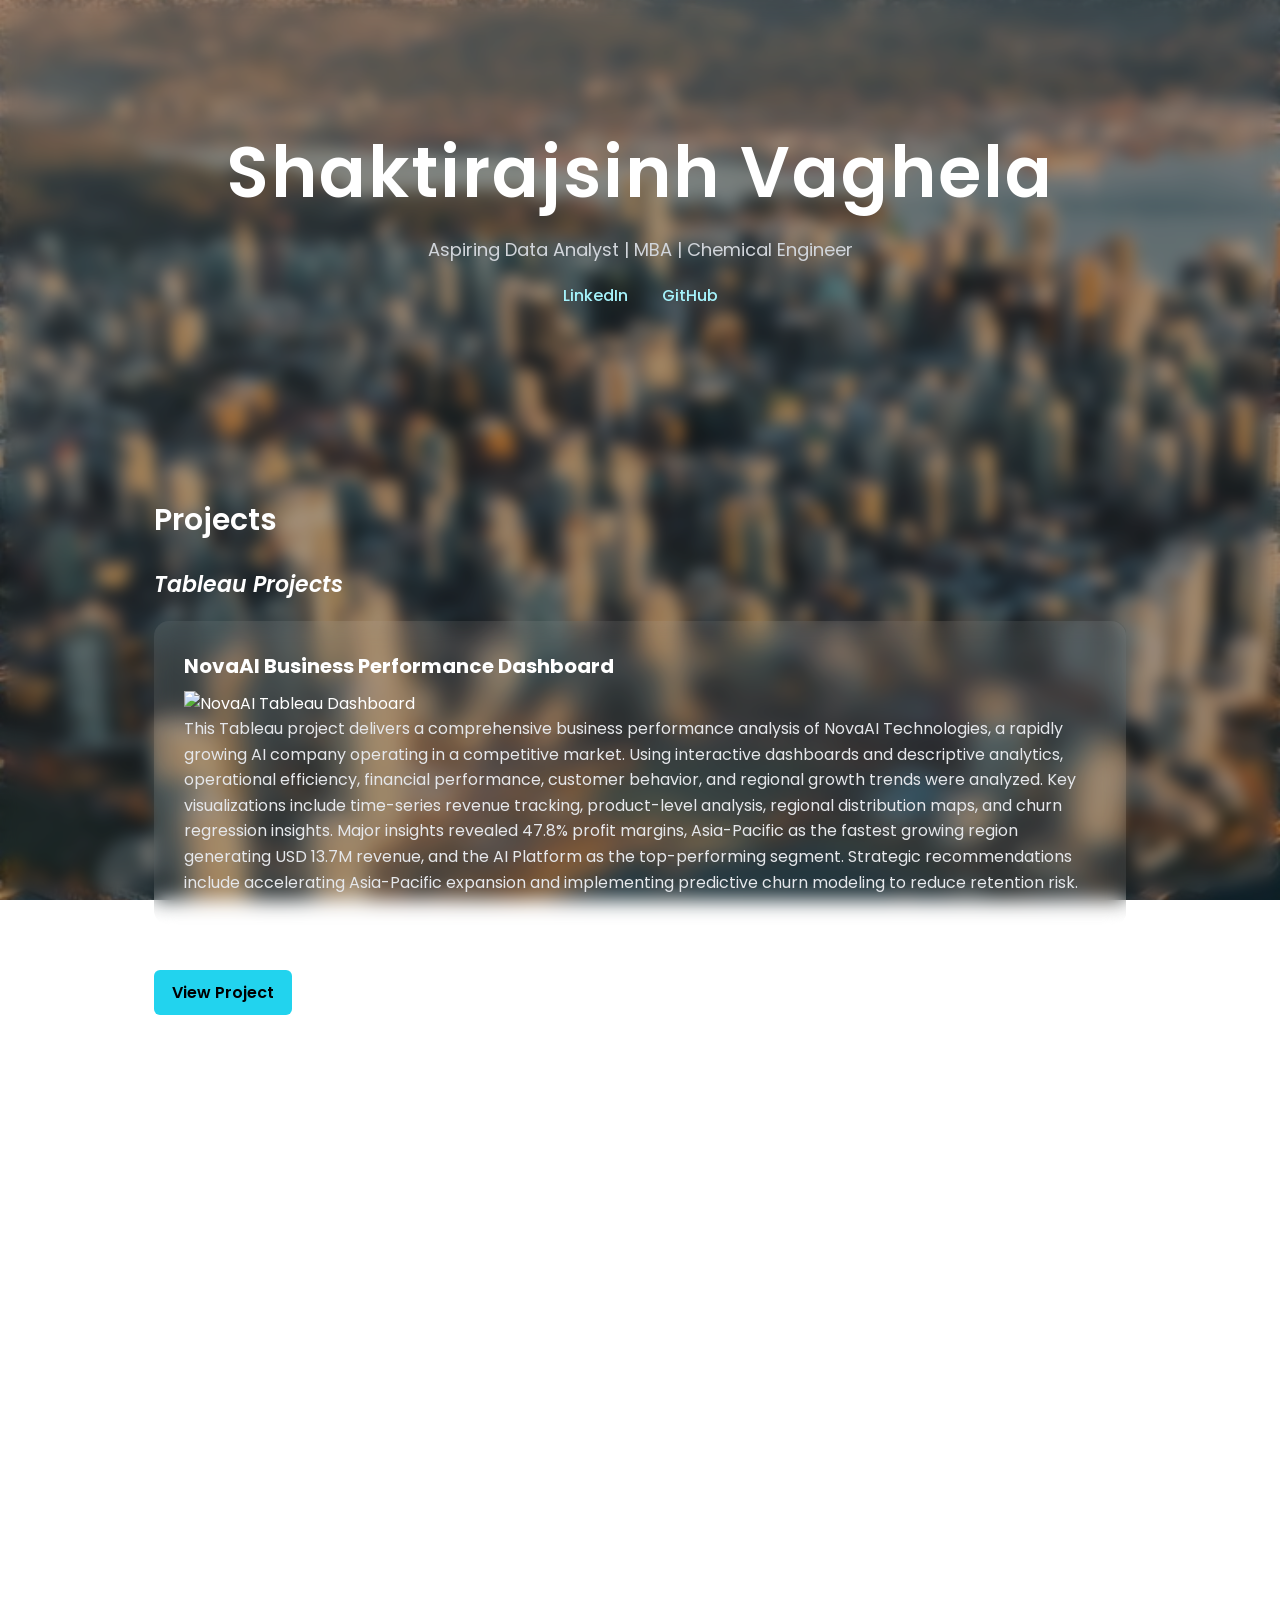
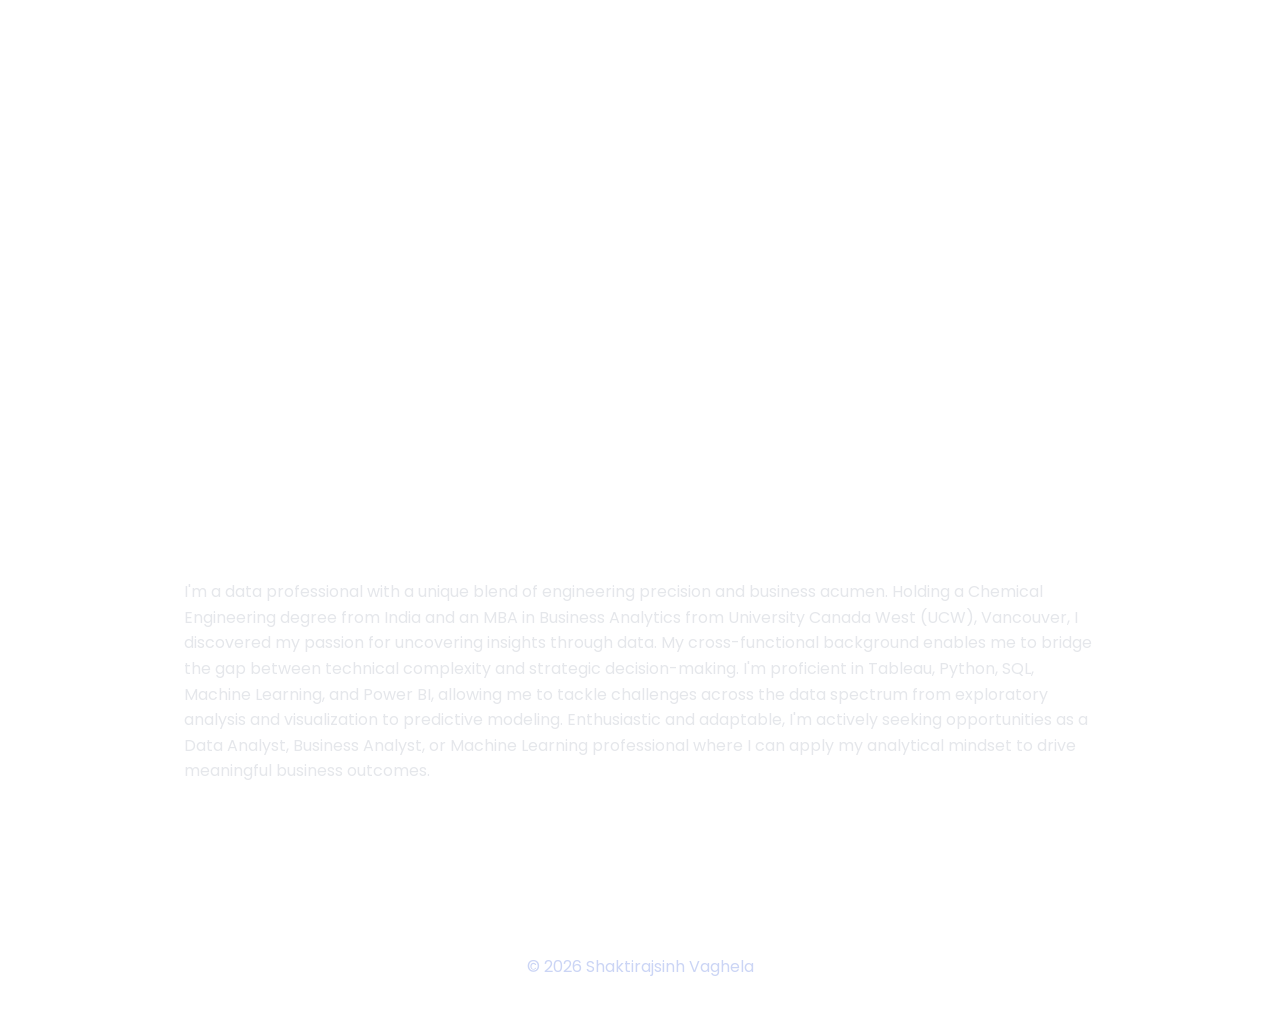
==== index.html @ c9d5cbf9 "Update index.html" ====
<!DOCTYPE html>
<html lang="en">

<head>
<meta charset="UTF-8">
<meta name="viewport" content="width=device-width, initial-scale=1.0">

<title>Shaktirajsinh Vaghela | Data Portfolio</title>

<link rel="stylesheet" href="style.css">

<link href="https://fonts.googleapis.com/css2?family=Poppins:wght@300;400;600&display=swap" rel="stylesheet">

</head>

<body>

<div class="overlay"></div>

<header class="hero">

<h1 class="name">
Shaktirajsinh Vaghela
</h1>

<p class="subtitle">
Aspiring Data Analyst | MBA | Chemical Engineer
</p>

<div class="social">

<a href="https://www.linkedin.com/in/shaktirajsinh-vaghela-586763300" target="_blank">LinkedIn</a>

<a href="https://github.com/shaktirajsinhvaghela80Projets" target="_blank">GitHub</a>

</div>

</header>

<section class="section slide">

<h2 class="section-title">Projects</h2>

<h3 class="sub-title">Tableau Projects</h3>

<div class="project-card">

<h4>NovaAI Business Performance Dashboard</h4>

<img src="novaai-dashboard.png" alt="NovaAI Tableau Dashboard" class="project-img">
  
<p>

This Tableau project delivers a comprehensive business performance analysis of NovaAI Technologies, a rapidly growing AI company operating in a competitive market. Using interactive dashboards and descriptive analytics, operational efficiency, financial performance, customer behavior, and regional growth trends were analyzed.

Key visualizations include time-series revenue tracking, product-level analysis, regional distribution maps, and churn regression insights.

Major insights revealed 47.8% profit margins, Asia-Pacific as the fastest growing region generating USD 13.7M revenue, and the AI Platform as the top-performing segment.

Strategic recommendations include accelerating Asia-Pacific expansion and implementing predictive churn modeling to reduce retention risk.

</p>

</div>

<a class="btn" href="https://github.com/shaktirajsinhvaghela80Projets/NovaAI-Data-Analysis-Project" target="_blank">
View Project
</a>

</div>

</section>

<section class="section slide">

<h3 class="sub-title">Python</h3>

<div class="project-card">
Future Python data analysis projects will appear here.
</div>

</section>

<section class="section slide">

<h3 class="sub-title">Power BI</h3>

<div class="project-card">
Future Power BI dashboards will appear here.
</div>

</section>

<section class="section slide">

<h3 class="sub-title">SQL</h3>

<div class="project-card">
Future SQL projects will appear here.
</div>

</section>

<section class="section slide">

<h2 class="section-title">About Me</h2>

<div class="project-card">

<p>

I'm a data professional with a unique blend of engineering precision and business acumen. Holding a Chemical Engineering degree from India and an MBA in Business Analytics from University Canada West (UCW), Vancouver, I discovered my passion for uncovering insights through data.

My cross-functional background enables me to bridge the gap between technical complexity and strategic decision-making.

I'm proficient in Tableau, Python, SQL, Machine Learning, and Power BI, allowing me to tackle challenges across the data spectrum from exploratory analysis and visualization to predictive modeling.

Enthusiastic and adaptable, I'm actively seeking opportunities as a Data Analyst, Business Analyst, or Machine Learning professional where I can apply my analytical mindset to drive meaningful business outcomes.

</p>

</div>

</section>

<footer>

<p>© 2026 Shaktirajsinh Vaghela</p>

</footer>

<script src="script.js"></script>

</body>

</html>
---- style.css ----
*{
margin:0;
padding:0;
box-sizing:border-box;
}

body{

font-family:'Poppins',sans-serif;

background:url('background.jpg');

background-size:cover;

background-position:center;

background-attachment:fixed;

color:white;

}

.overlay{

position:fixed;

top:0;

left:0;

width:100%;

height:100%;

backdrop-filter:blur(8px);

background:rgba(0,0,0,0.35);

z-index:-1;

}

.hero{

text-align:center;

padding:120px 20px;

}

.name{

font-size:clamp(40px,6vw,70px);

font-weight:600;

letter-spacing:2px;

}

.subtitle{

margin-top:10px;

font-size:18px;

color:#d1d5db;

}

.social{

margin-top:20px;

}

.social a{

margin:0 15px;

text-decoration:none;

color:#a5f3fc;

font-weight:500;

transition:0.3s;

}

.social a:hover{

color:white;

}

.section{

padding:70px 12%;

}

.section-title{

font-size:30px;

margin-bottom:25px;

font-weight:600;

}

.sub-title{

font-size:22px;

margin-bottom:20px;

font-weight:600;

font-style:italic;

}

.project-card{

background:rgba(255,255,255,0.08);

padding:30px;

border-radius:15px;

backdrop-filter:blur(10px);

margin-bottom:30px;

transition:0.4s;

}

.project-card:hover{

transform:translateY(-10px);

box-shadow:0 15px 40px rgba(0,0,0,0.4);

}

.project-card h4{

margin-bottom:10px;

font-size:20px;

}

.project-card p{

line-height:1.6;

color:#e5e7eb;

}

.project-img:hover{

transform:scale(1.02);

}

.btn{

display:inline-block;

margin-top:15px;

padding:10px 18px;

background:#22d3ee;

color:black;

border-radius:6px;

text-decoration:none;

font-weight:600;

transition:0.3s;

}

.btn:hover{

background:#06b6d4;

}

footer{

text-align:center;

padding:40px;

color:#cbd5f5;

}

/* slide animation */

.slide{

opacity:0;

transform:translateY(60px);

transition:all 1s ease;

}

.slide.show{

opacity:1;

transform:translateY(0);

}

.tableau-container{
  margin-top:25px;
  border-radius:12px;
  overflow:hidden;
  box-shadow:0 12px 35px rgba(0,0,0,0.45);
}

.tableau-container iframe{
  width:100%;
  height:700px;
  border:none;
  border-radius:12px;
}

@media (max-width:768px){
  .tableau-container iframe{
    height:500px;
  }
}
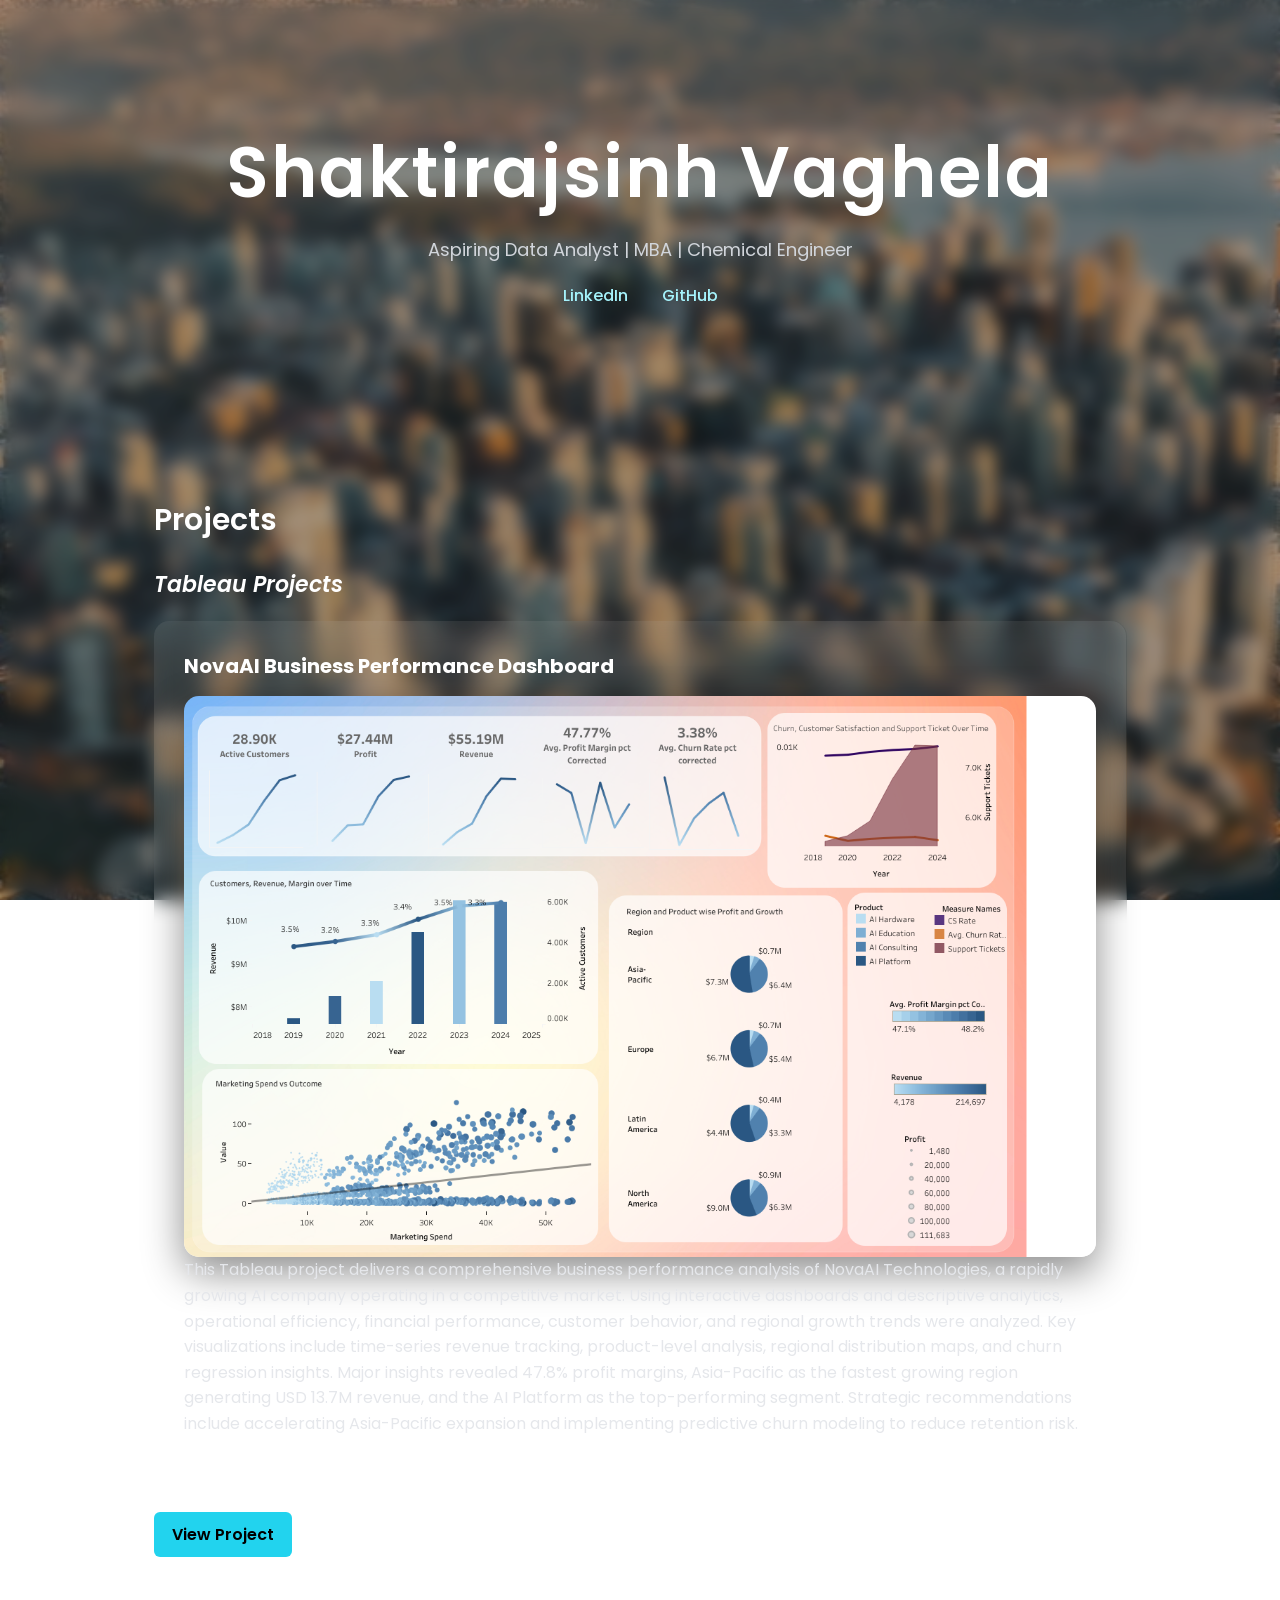
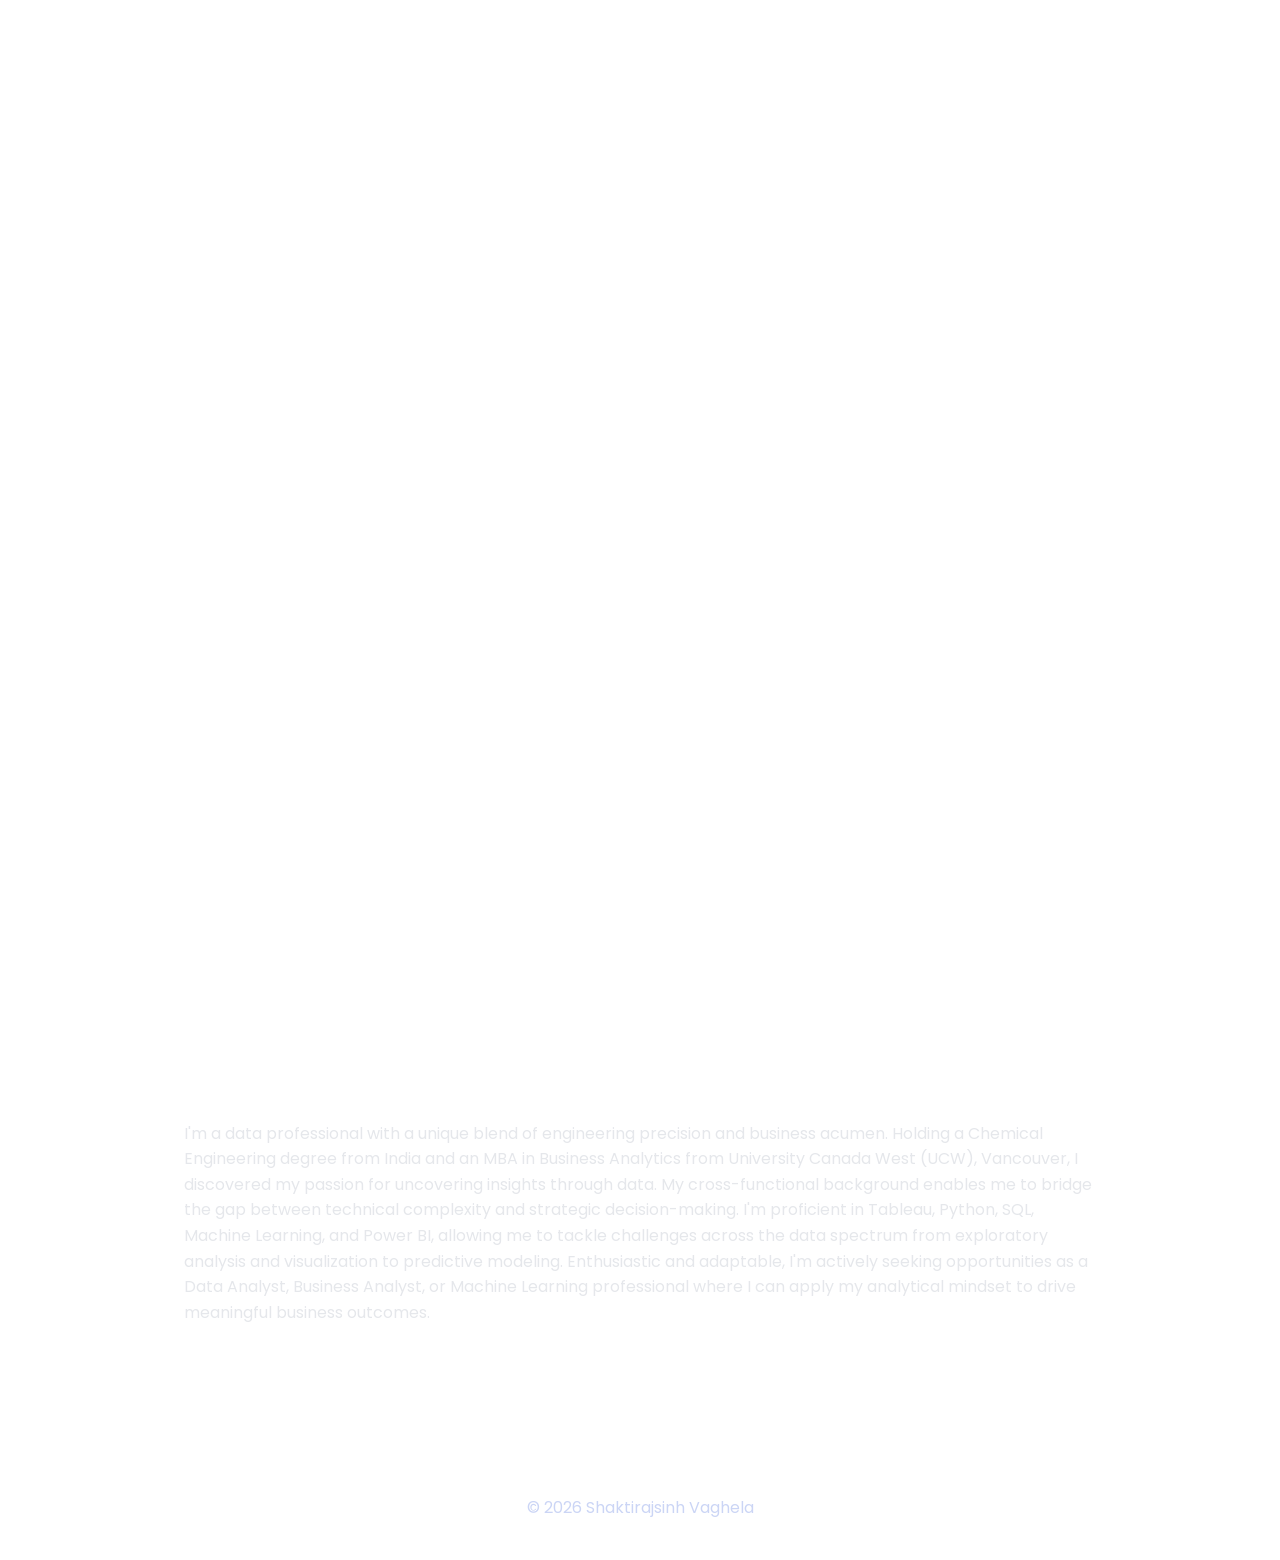
==== commit 69cfefe8: "Update index.html" ====
--- a/index.html
+++ b/index.html
@@ -47,7 +47,7 @@
 
 <h4>NovaAI Business Performance Dashboard</h4>
 
-<img src="novaai-dashboard.png" alt="NovaAI Tableau Dashboard" class="project-img">
+<img src="Dashboard.png" alt="NovaAI Tableau Dashboard" class="project-img">
   
 <p>
 
@@ -142,3 +142,4 @@
 
 
 
+
--- a/style.css
+++ b/style.css
@@ -226,18 +226,29 @@
 
 }
 
-.tableau-container{
-  margin-top:25px;
-  border-radius:12px;
-  overflow:hidden;
-  box-shadow:0 12px 35px rgba(0,0,0,0.45);
-}
-
-.tableau-container iframe{
-  width:100%;
-  height:700px;
-  border:none;
-  border-radius:12px;
+.project-img {
+  width: 100%;                 /* full width inside project card */
+  max-width: 1000px;           /* optional: max width for large screens */
+  border-radius: 15px;          /* matches glass-style cards */
+  box-shadow: 0 15px 40px rgba(0,0,0,0.45);  /* soft shadow for depth */
+  transition: transform 0.3s ease, box-shadow 0.3s ease;
+  margin-top: 15px;             /* space from text */
+  cursor: pointer;              /* looks clickable */
+  display: block;
+}
+
+/* Hover effect: subtle zoom & glow to indicate interactivity */
+.project-img:hover {
+  transform: scale(1.02);       /* slight zoom on hover */
+  box-shadow: 0 20px 50px rgba(0,0,0,0.6);   /* stronger shadow */
+}
+
+/* Optional: make it responsive for smaller screens */
+@media (max-width:768px){
+  .project-img{
+    height: auto;               /* maintain aspect ratio */
+    border-radius: 12px;        /* slightly smaller radius on mobile */
+  }
 }
 
 @media (max-width:768px){
@@ -246,3 +257,4 @@
   }
 }
 
+
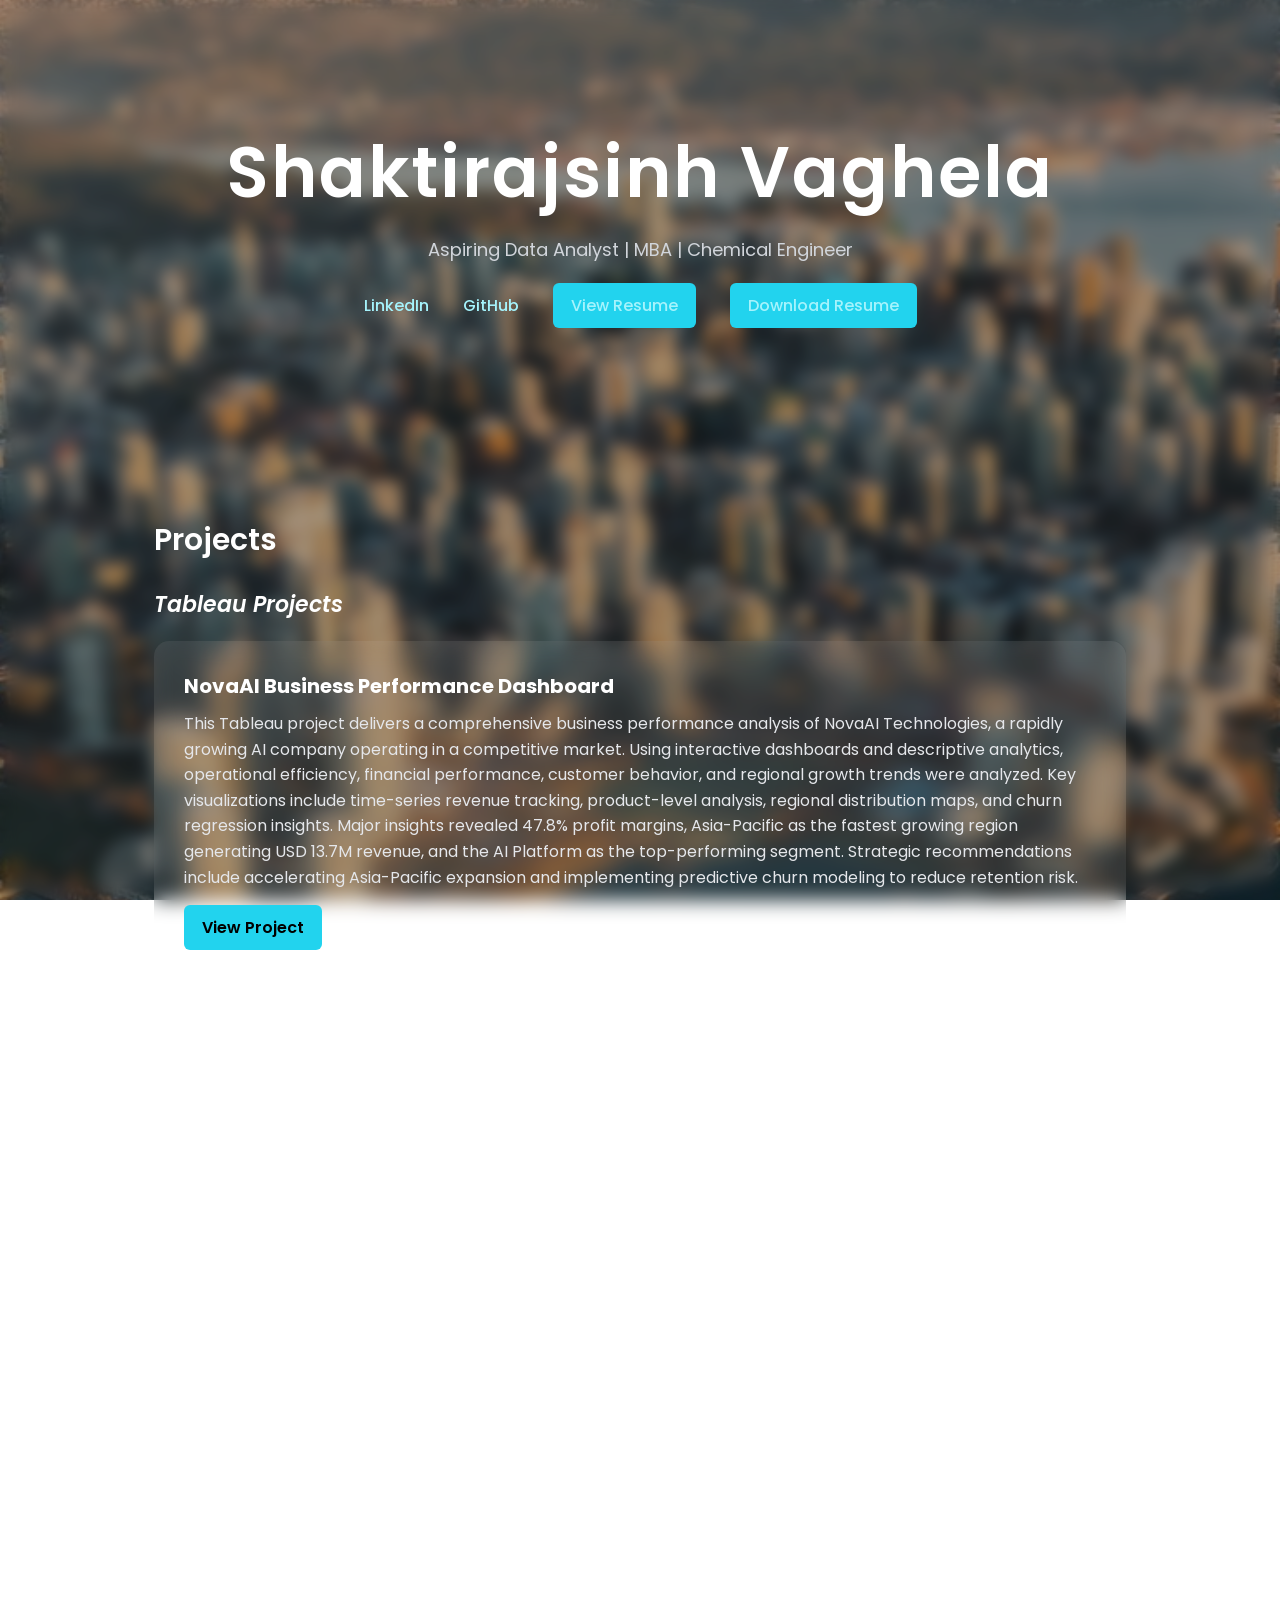
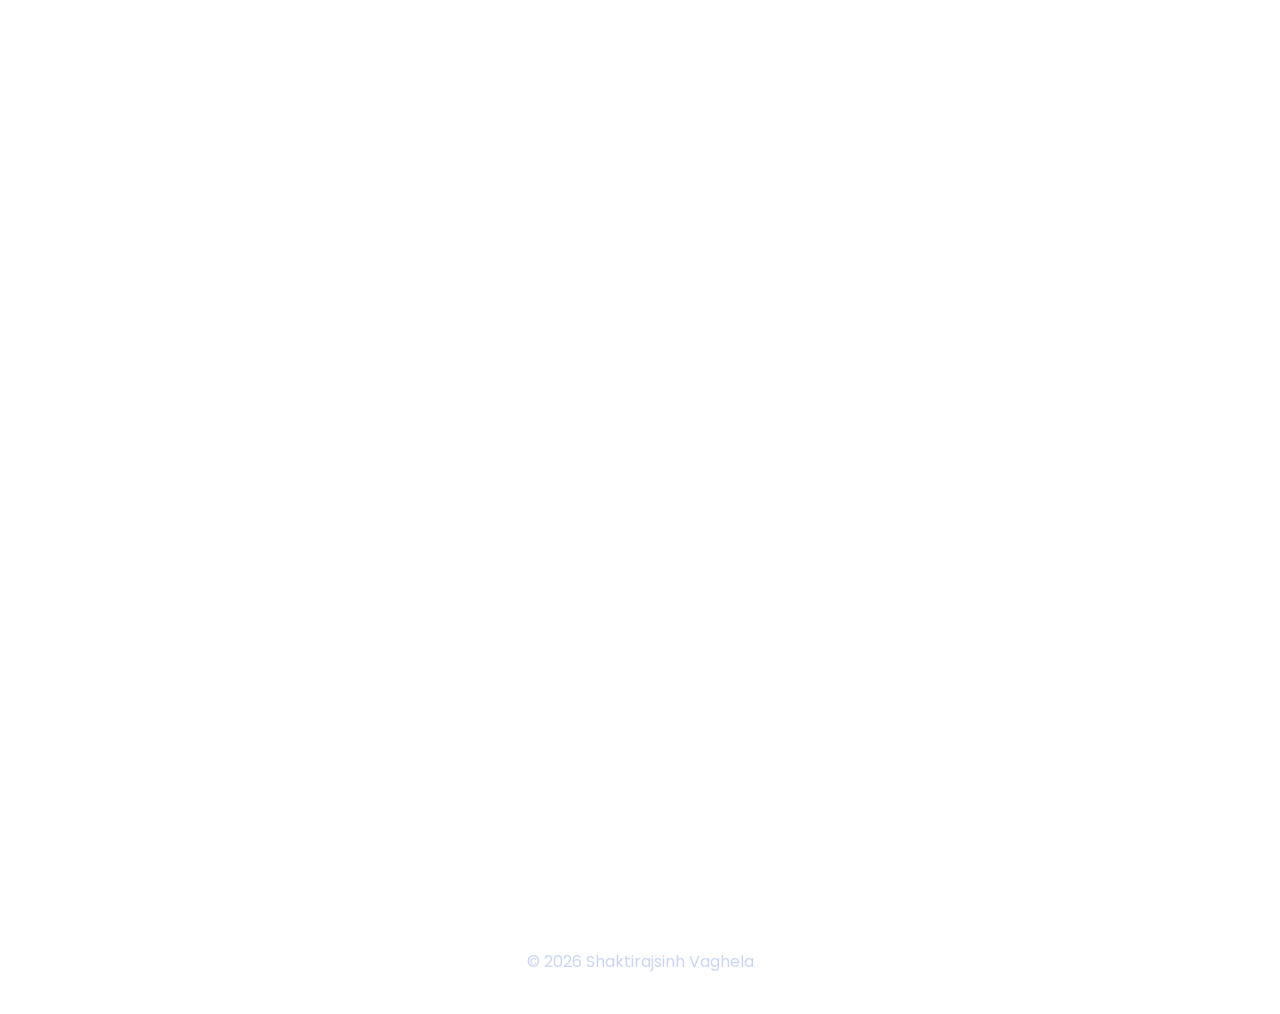
==== commit 0885af26: "Update index.html" ====
--- a/index.html
+++ b/index.html
@@ -33,6 +33,9 @@
 
 <a href="https://github.com/shaktirajsinhvaghela80Projets" target="_blank">GitHub</a>
 
+<a href="Resume.html" target="_blank" class="btn">View Resume</a>
+<a href="Resume.pdf" target="_blank" class="btn">Download Resume</a>
+
 </div>
 
 </header>
@@ -47,8 +50,6 @@
 
 <h4>NovaAI Business Performance Dashboard</h4>
 
-<img src="Dashboard.png" alt="NovaAI Tableau Dashboard" class="project-img">
-  
 <p>
 
 This Tableau project delivers a comprehensive business performance analysis of NovaAI Technologies, a rapidly growing AI company operating in a competitive market. Using interactive dashboards and descriptive analytics, operational efficiency, financial performance, customer behavior, and regional growth trends were analyzed.
@@ -60,8 +61,6 @@
 Strategic recommendations include accelerating Asia-Pacific expansion and implementing predictive churn modeling to reduce retention risk.
 
 </p>
-
-</div>
 
 <a class="btn" href="https://github.com/shaktirajsinhvaghela80Projets/NovaAI-Data-Analysis-Project" target="_blank">
 View Project
@@ -113,7 +112,7 @@
 
 My cross-functional background enables me to bridge the gap between technical complexity and strategic decision-making.
 
-I'm proficient in Tableau, Python, SQL, Machine Learning, and Power BI, allowing me to tackle challenges across the data spectrum from exploratory analysis and visualization to predictive modeling.
+I'm proficient in Tableau, Python, SQL, Machine Learning, and Power BI, allowing me to tackle challenges across the data spectrum — from exploratory analysis and visualization to predictive modeling.
 
 Enthusiastic and adaptable, I'm actively seeking opportunities as a Data Analyst, Business Analyst, or Machine Learning professional where I can apply my analytical mindset to drive meaningful business outcomes.
 
@@ -132,14 +131,4 @@
 <script src="script.js"></script>
 
 </body>
-
 </html>
-
-
-
-
-
-
-
-
-
--- a/style.css
+++ b/style.css
@@ -162,12 +162,6 @@
 
 }
 
-.project-img:hover{
-
-transform:scale(1.02);
-
-}
-
 .btn{
 
 display:inline-block;
@@ -226,35 +220,28 @@
 
 }
 
+/* Tableau Screenshot Styling */
 .project-img {
   width: 100%;                 /* full width inside project card */
-  max-width: 1000px;           /* optional: max width for large screens */
-  border-radius: 15px;          /* matches glass-style cards */
+  max-width: 1000px;           /* optional: limit max width */
+  border-radius: 15px;         /* glass card style */
   box-shadow: 0 15px 40px rgba(0,0,0,0.45);  /* soft shadow for depth */
+  margin-top: 15px;
+  display: block;
+  cursor: pointer;
   transition: transform 0.3s ease, box-shadow 0.3s ease;
-  margin-top: 15px;             /* space from text */
-  cursor: pointer;              /* looks clickable */
-  display: block;
-}
-
-/* Hover effect: subtle zoom & glow to indicate interactivity */
+}
+
+/* Hover effect */
 .project-img:hover {
-  transform: scale(1.02);       /* slight zoom on hover */
-  box-shadow: 0 20px 50px rgba(0,0,0,0.6);   /* stronger shadow */
-}
-
-/* Optional: make it responsive for smaller screens */
+  transform: scale(1.02);      
+  box-shadow: 0 20px 50px rgba(0,0,0,0.6);
+}
+
+/* Responsive for mobile */
 @media (max-width:768px){
   .project-img{
-    height: auto;               /* maintain aspect ratio */
-    border-radius: 12px;        /* slightly smaller radius on mobile */
+    height: auto;               
+    border-radius: 12px;       
   }
 }
-
-@media (max-width:768px){
-  .tableau-container iframe{
-    height:500px;
-  }
-}
-
-
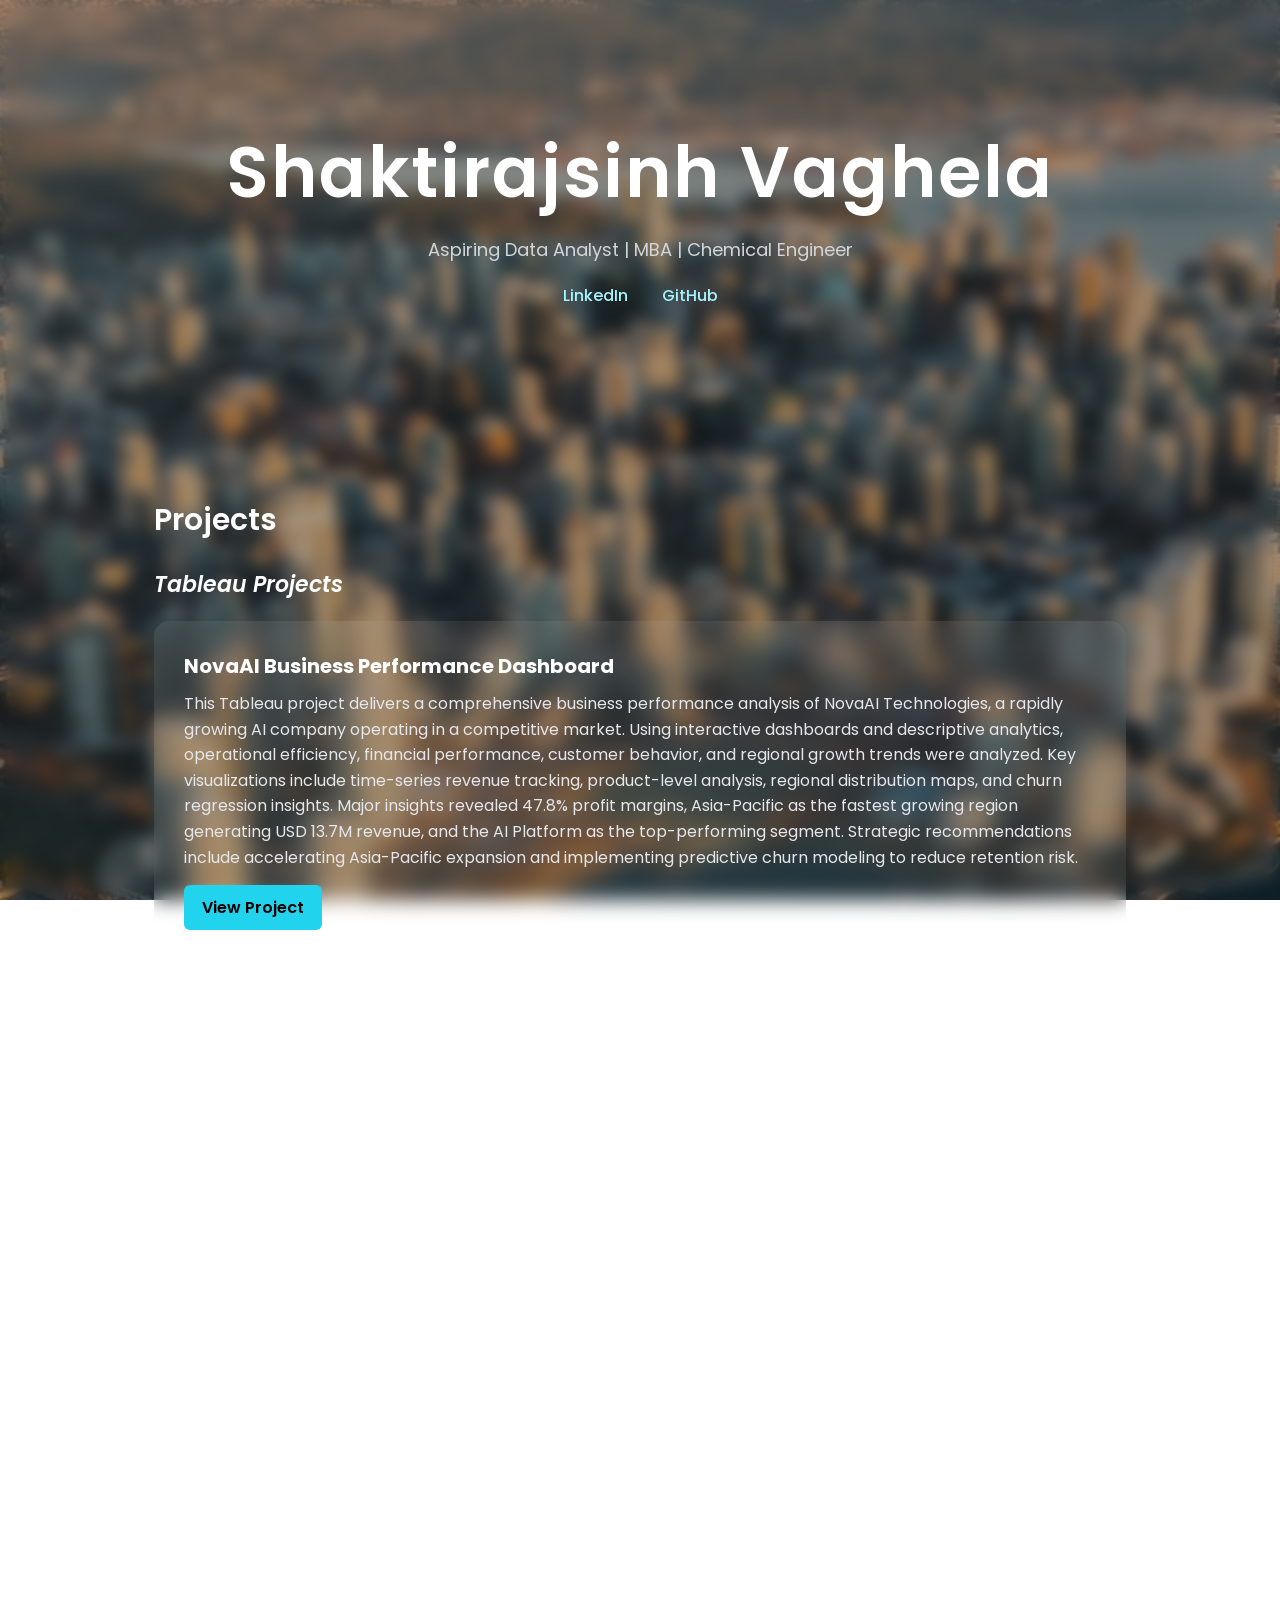
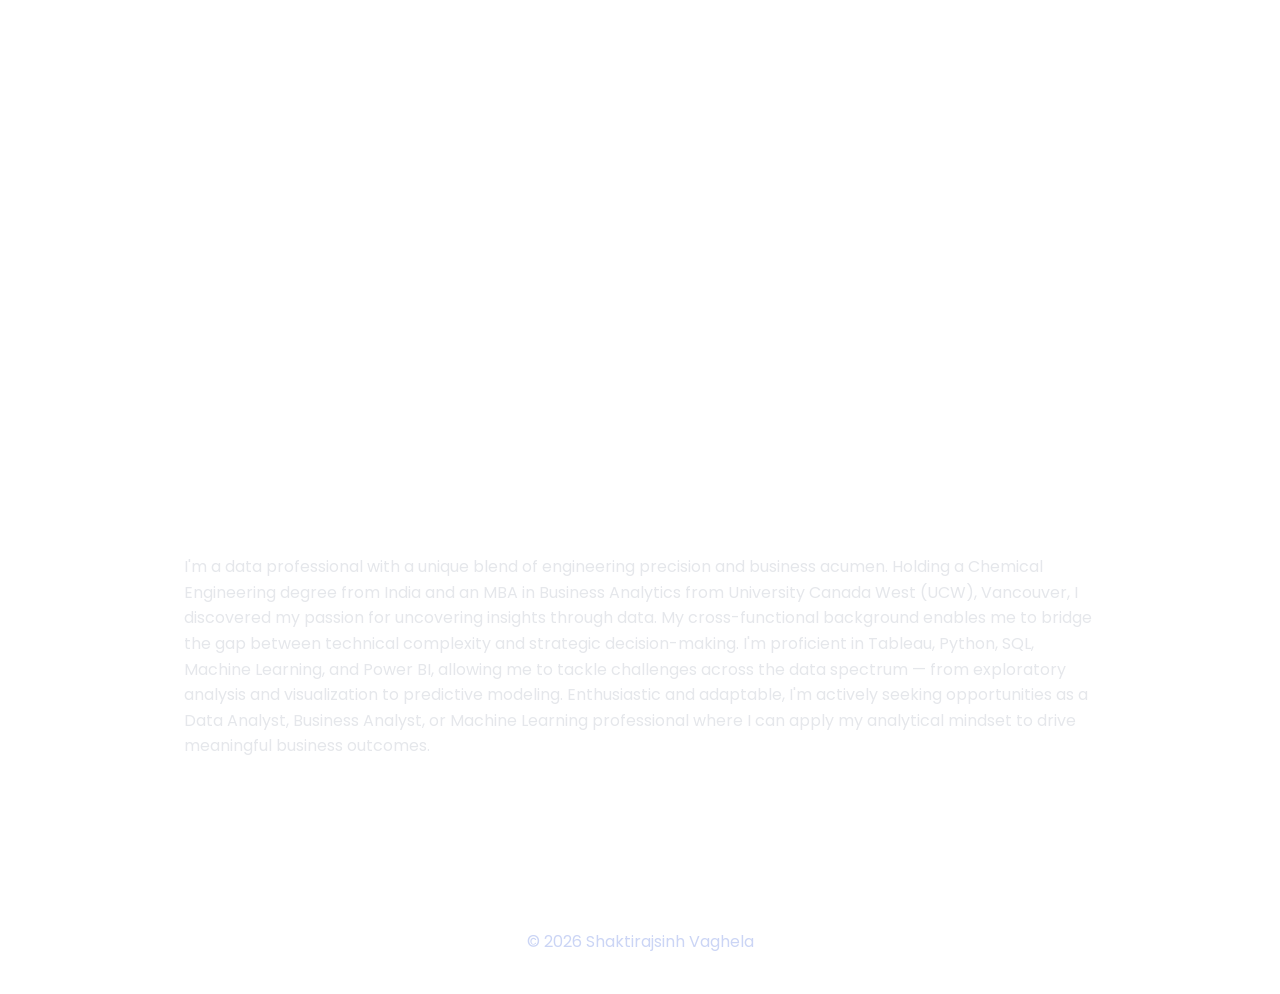
==== commit 5bcf8090: "Update index.html" ====
--- a/index.html
+++ b/index.html
@@ -32,9 +32,6 @@
 <a href="https://www.linkedin.com/in/shaktirajsinh-vaghela-586763300" target="_blank">LinkedIn</a>
 
 <a href="https://github.com/shaktirajsinhvaghela80Projets" target="_blank">GitHub</a>
-
-<a href="Resume.html" target="_blank" class="btn">View Resume</a>
-<a href="Resume.pdf" target="_blank" class="btn">Download Resume</a>
 
 </div>
 
--- a/style.css
+++ b/style.css
@@ -219,29 +219,3 @@
 transform:translateY(0);
 
 }
-
-/* Tableau Screenshot Styling */
-.project-img {
-  width: 100%;                 /* full width inside project card */
-  max-width: 1000px;           /* optional: limit max width */
-  border-radius: 15px;         /* glass card style */
-  box-shadow: 0 15px 40px rgba(0,0,0,0.45);  /* soft shadow for depth */
-  margin-top: 15px;
-  display: block;
-  cursor: pointer;
-  transition: transform 0.3s ease, box-shadow 0.3s ease;
-}
-
-/* Hover effect */
-.project-img:hover {
-  transform: scale(1.02);      
-  box-shadow: 0 20px 50px rgba(0,0,0,0.6);
-}
-
-/* Responsive for mobile */
-@media (max-width:768px){
-  .project-img{
-    height: auto;               
-    border-radius: 12px;       
-  }
-}
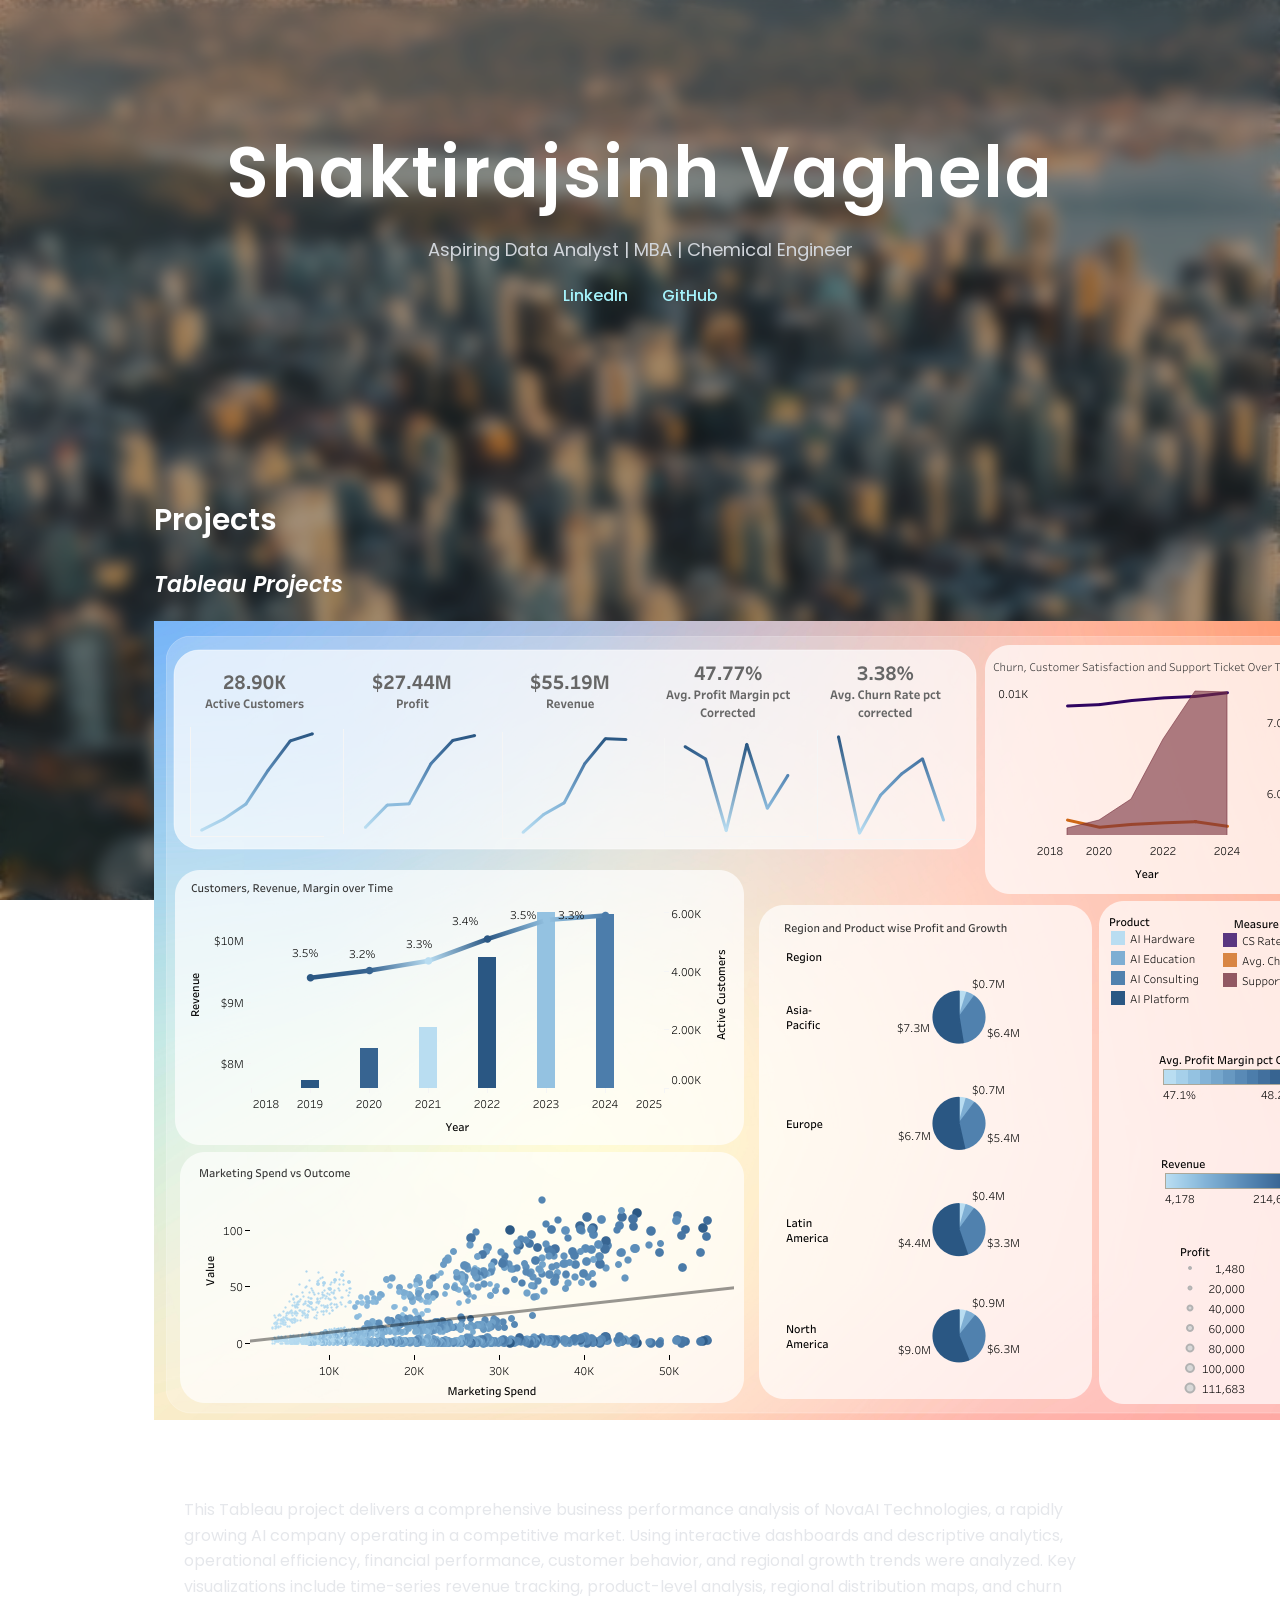
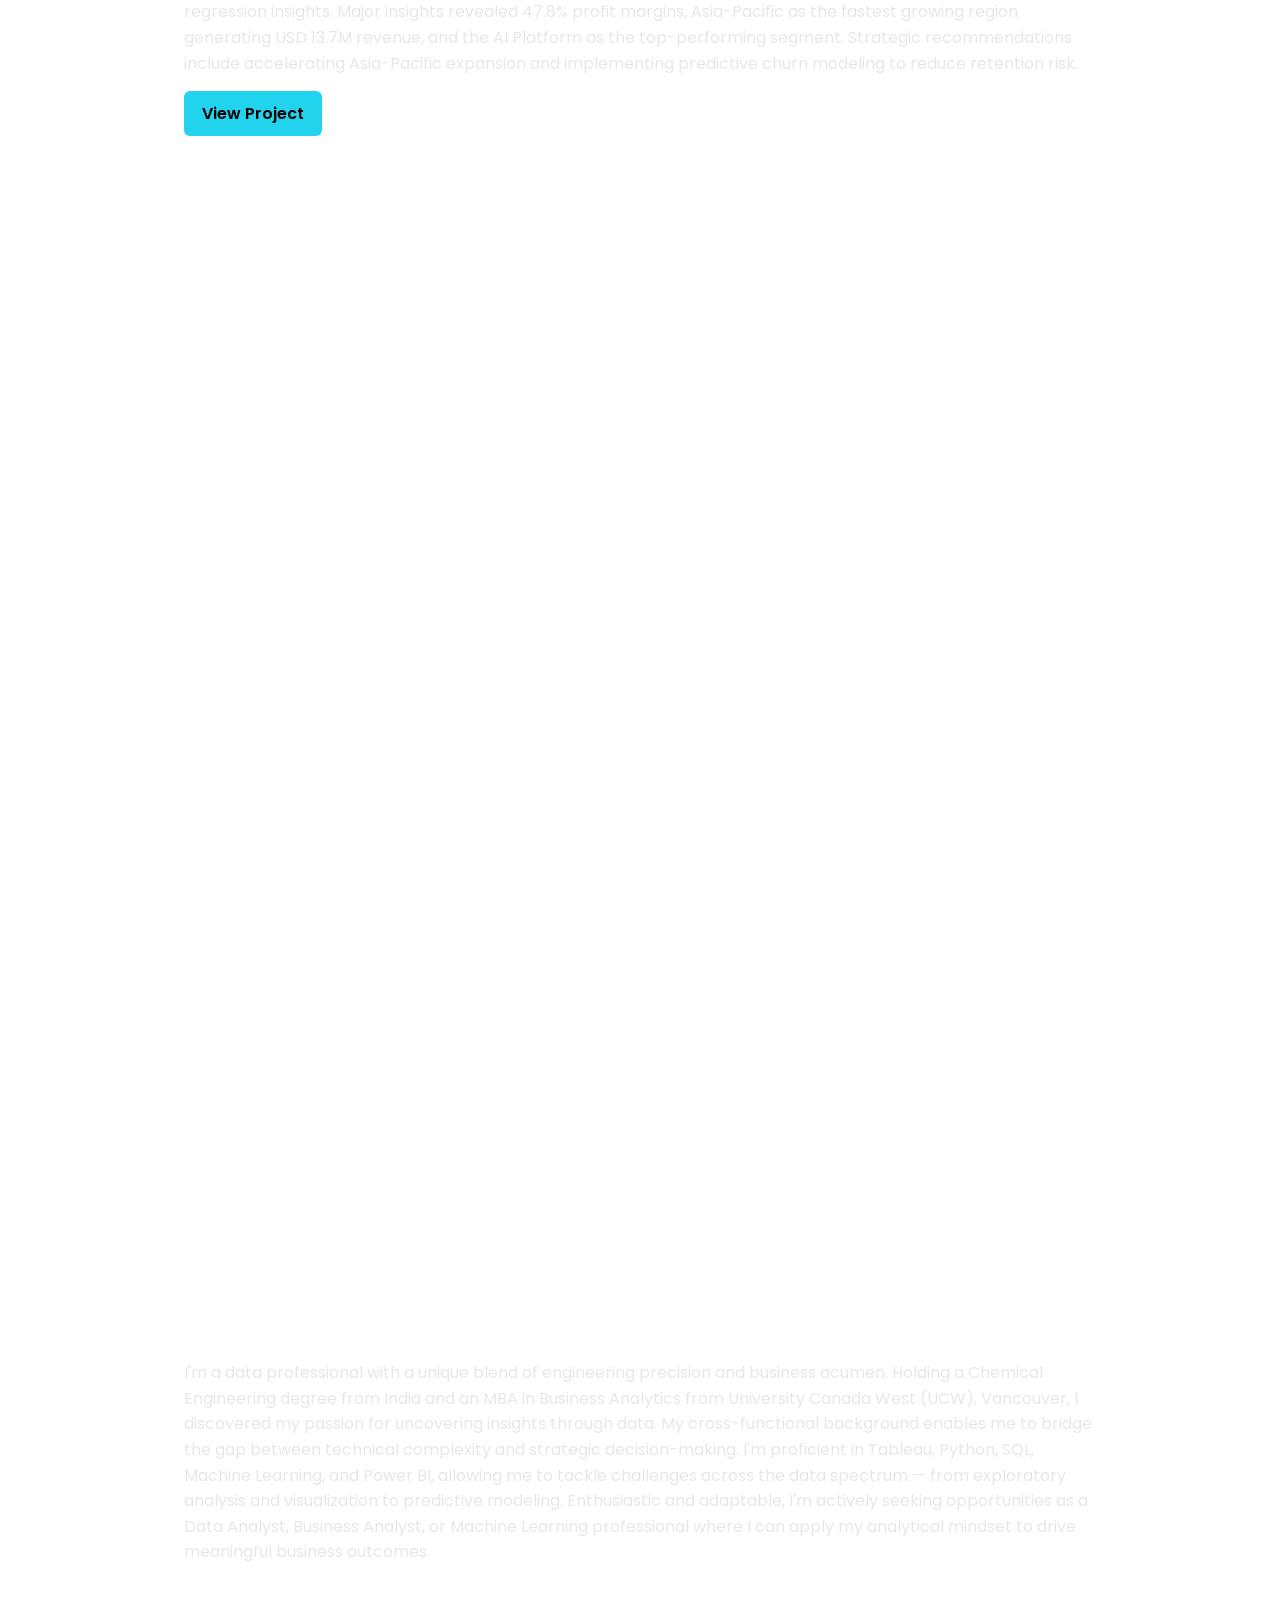
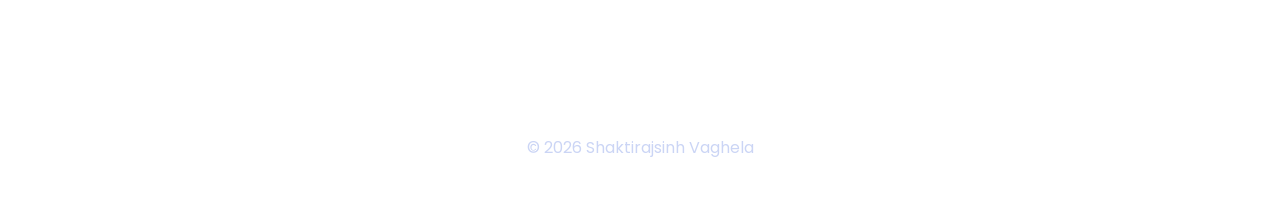
==== commit 681c72fc: "Update index.html" ====
--- a/index.html
+++ b/index.html
@@ -2,130 +2,104 @@
 <html lang="en">
 
 <head>
-<meta charset="UTF-8">
-<meta name="viewport" content="width=device-width, initial-scale=1.0">
+    <meta charset="UTF-8">
+    <meta name="viewport" content="width=device-width, initial-scale=1.0">
+    <title>Shaktirajsinh Vaghela | Data Portfolio</title>
 
-<title>Shaktirajsinh Vaghela | Data Portfolio</title>
+    <link rel="stylesheet" href="style.css">
 
-<link rel="stylesheet" href="style.css">
-
-<link href="https://fonts.googleapis.com/css2?family=Poppins:wght@300;400;600&display=swap" rel="stylesheet">
-
+    <link href="https://fonts.googleapis.com/css2?family=Poppins:wght@300;400;600&display=swap" rel="stylesheet">
 </head>
 
 <body>
 
-<div class="overlay"></div>
+    <div class="overlay"></div>
 
-<header class="hero">
+    <header class="hero">
+        <h1 class="name">
+            Shaktirajsinh Vaghela
+        </h1>
 
-<h1 class="name">
-Shaktirajsinh Vaghela
-</h1>
+        <p class="subtitle">
+            Aspiring Data Analyst | MBA | Chemical Engineer
+        </p>
 
-<p class="subtitle">
-Aspiring Data Analyst | MBA | Chemical Engineer
-</p>
+        <div class="social">
+            <a href="https://www.linkedin.com/in/shaktirajsinh-vaghela-586763300" target="_blank">LinkedIn</a>
 
-<div class="social">
+            <a href="https://github.com/shaktirajsinhvaghela80Projets" target="_blank">GitHub</a>
+        </div>
+    </header>
 
-<a href="https://www.linkedin.com/in/shaktirajsinh-vaghela-586763300" target="_blank">LinkedIn</a>
+    <section class="section slide">
+        <h2 class="section-title">Projects</h2>
 
-<a href="https://github.com/shaktirajsinhvaghela80Projets" target="_blank">GitHub</a>
+        <h3 class="sub-title">Tableau Projects</h3>
+<img src="Dashboard.png" alt="Dashboard">
+        <div class="project-card">
+            <h4>NovaAI Business Performance Dashboard</h4>
 
-</div>
+            <p>
+                This Tableau project delivers a comprehensive business performance analysis of NovaAI Technologies, a rapidly growing AI company operating in a competitive market. Using interactive dashboards and descriptive analytics, operational efficiency, financial performance, customer behavior, and regional growth trends were analyzed.
 
-</header>
+                Key visualizations include time-series revenue tracking, product-level analysis, regional distribution maps, and churn regression insights.
 
-<section class="section slide">
+                Major insights revealed 47.8% profit margins, Asia-Pacific as the fastest growing region generating USD 13.7M revenue, and the AI Platform as the top-performing segment.
 
-<h2 class="section-title">Projects</h2>
+                Strategic recommendations include accelerating Asia-Pacific expansion and implementing predictive churn modeling to reduce retention risk.
+            </p>
 
-<h3 class="sub-title">Tableau Projects</h3>
+            <a class="btn" href="https://github.com/shaktirajsinhvaghela80Projets/NovaAI-Data-Analysis-Project" target="_blank">
+                View Project
+            </a>
+        </div>
+    </section>
 
-<div class="project-card">
+    <section class="section slide">
+        <h3 class="sub-title">Python</h3>
 
-<h4>NovaAI Business Performance Dashboard</h4>
+        <div class="project-card">
+            Future Python data analysis projects will appear here.
+        </div>
+    </section>
 
-<p>
+    <section class="section slide">
+        <h3 class="sub-title">Power BI</h3>
 
-This Tableau project delivers a comprehensive business performance analysis of NovaAI Technologies, a rapidly growing AI company operating in a competitive market. Using interactive dashboards and descriptive analytics, operational efficiency, financial performance, customer behavior, and regional growth trends were analyzed.
+        <div class="project-card">
+            Future Power BI dashboards will appear here.
+        </div>
+    </section>
 
-Key visualizations include time-series revenue tracking, product-level analysis, regional distribution maps, and churn regression insights.
+    <section class="section slide">
+        <h3 class="sub-title">SQL</h3>
 
-Major insights revealed 47.8% profit margins, Asia-Pacific as the fastest growing region generating USD 13.7M revenue, and the AI Platform as the top-performing segment.
+        <div class="project-card">
+            Future SQL projects will appear here.
+        </div>
+    </section>
 
-Strategic recommendations include accelerating Asia-Pacific expansion and implementing predictive churn modeling to reduce retention risk.
+    <section class="section slide">
+        <h2 class="section-title">About Me</h2>
 
-</p>
+        <div class="project-card">
+            <p>
+                I'm a data professional with a unique blend of engineering precision and business acumen. Holding a Chemical Engineering degree from India and an MBA in Business Analytics from University Canada West (UCW), Vancouver, I discovered my passion for uncovering insights through data.
 
-<a class="btn" href="https://github.com/shaktirajsinhvaghela80Projets/NovaAI-Data-Analysis-Project" target="_blank">
-View Project
-</a>
+                My cross-functional background enables me to bridge the gap between technical complexity and strategic decision-making.
 
-</div>
+                I'm proficient in Tableau, Python, SQL, Machine Learning, and Power BI, allowing me to tackle challenges across the data spectrum — from exploratory analysis and visualization to predictive modeling.
 
-</section>
+                Enthusiastic and adaptable, I'm actively seeking opportunities as a Data Analyst, Business Analyst, or Machine Learning professional where I can apply my analytical mindset to drive meaningful business outcomes.
+            </p>
+        </div>
+    </section>
 
-<section class="section slide">
+    <footer>
+        <p>© 2026 Shaktirajsinh Vaghela</p>
+    </footer>
 
-<h3 class="sub-title">Python</h3>
-
-<div class="project-card">
-Future Python data analysis projects will appear here.
-</div>
-
-</section>
-
-<section class="section slide">
-
-<h3 class="sub-title">Power BI</h3>
-
-<div class="project-card">
-Future Power BI dashboards will appear here.
-</div>
-
-</section>
-
-<section class="section slide">
-
-<h3 class="sub-title">SQL</h3>
-
-<div class="project-card">
-Future SQL projects will appear here.
-</div>
-
-</section>
-
-<section class="section slide">
-
-<h2 class="section-title">About Me</h2>
-
-<div class="project-card">
-
-<p>
-
-I'm a data professional with a unique blend of engineering precision and business acumen. Holding a Chemical Engineering degree from India and an MBA in Business Analytics from University Canada West (UCW), Vancouver, I discovered my passion for uncovering insights through data.
-
-My cross-functional background enables me to bridge the gap between technical complexity and strategic decision-making.
-
-I'm proficient in Tableau, Python, SQL, Machine Learning, and Power BI, allowing me to tackle challenges across the data spectrum — from exploratory analysis and visualization to predictive modeling.
-
-Enthusiastic and adaptable, I'm actively seeking opportunities as a Data Analyst, Business Analyst, or Machine Learning professional where I can apply my analytical mindset to drive meaningful business outcomes.
-
-</p>
-
-</div>
-
-</section>
-
-<footer>
-
-<p>© 2026 Shaktirajsinh Vaghela</p>
-
-</footer>
-
-<script src="script.js"></script>
+    <script src="script.js"></script>
 
 </body>
 </html>
--- a/style.css
+++ b/style.css
@@ -1,221 +1,133 @@
-*{
-margin:0;
-padding:0;
-box-sizing:border-box;
+* {
+    margin: 0;
+    padding: 0;
+    box-sizing: border-box;
 }
 
-body{
-
-font-family:'Poppins',sans-serif;
-
-background:url('background.jpg');
-
-background-size:cover;
-
-background-position:center;
-
-background-attachment:fixed;
-
-color:white;
-
+body {
+    font-family: 'Poppins', sans-serif;
+    background: url('background.jpg');
+    background-size: cover;
+    background-position: center;
+    background-attachment: fixed;
+    color: white;
 }
 
-.overlay{
-
-position:fixed;
-
-top:0;
-
-left:0;
-
-width:100%;
-
-height:100%;
-
-backdrop-filter:blur(8px);
-
-background:rgba(0,0,0,0.35);
-
-z-index:-1;
-
+.overlay {
+    position: fixed;
+    top: 0;
+    left: 0;
+    width: 100%;
+    height: 100%;
+    backdrop-filter: blur(8px);
+    background: rgba(0, 0, 0, 0.35);
+    z-index: -1;
 }
 
-.hero{
-
-text-align:center;
-
-padding:120px 20px;
-
+.hero {
+    text-align: center;
+    padding: 120px 20px;
 }
 
-.name{
-
-font-size:clamp(40px,6vw,70px);
-
-font-weight:600;
-
-letter-spacing:2px;
-
+.name {
+    font-size: clamp(40px, 6vw, 70px);
+    font-weight: 600;
+    letter-spacing: 2px;
 }
 
-.subtitle{
-
-margin-top:10px;
-
-font-size:18px;
-
-color:#d1d5db;
-
+.subtitle {
+    margin-top: 10px;
+    font-size: 18px;
+    color: #d1d5db;
 }
 
-.social{
-
-margin-top:20px;
-
+.social {
+    margin-top: 20px;
 }
 
-.social a{
-
-margin:0 15px;
-
-text-decoration:none;
-
-color:#a5f3fc;
-
-font-weight:500;
-
-transition:0.3s;
-
+.social a {
+    margin: 0 15px;
+    text-decoration: none;
+    color: #a5f3fc;
+    font-weight: 500;
+    transition: 0.3s;
 }
 
-.social a:hover{
-
-color:white;
-
+.social a:hover {
+    color: white;
 }
 
-.section{
-
-padding:70px 12%;
-
+.section {
+    padding: 70px 12%;
 }
 
-.section-title{
-
-font-size:30px;
-
-margin-bottom:25px;
-
-font-weight:600;
-
+.section-title {
+    font-size: 30px;
+    margin-bottom: 25px;
+    font-weight: 600;
 }
 
-.sub-title{
-
-font-size:22px;
-
-margin-bottom:20px;
-
-font-weight:600;
-
-font-style:italic;
-
+.sub-title {
+    font-size: 22px;
+    margin-bottom: 20px;
+    font-weight: 600;
+    font-style: italic;
 }
 
-.project-card{
-
-background:rgba(255,255,255,0.08);
-
-padding:30px;
-
-border-radius:15px;
-
-backdrop-filter:blur(10px);
-
-margin-bottom:30px;
-
-transition:0.4s;
-
+.project-card {
+    background: rgba(255, 255, 255, 0.08);
+    padding: 30px;
+    border-radius: 15px;
+    backdrop-filter: blur(10px);
+    margin-bottom: 30px;
+    transition: 0.4s;
 }
 
-.project-card:hover{
-
-transform:translateY(-10px);
-
-box-shadow:0 15px 40px rgba(0,0,0,0.4);
-
+.project-card:hover {
+    transform: translateY(-10px);
+    box-shadow: 0 15px 40px rgba(0, 0, 0, 0.4);
 }
 
-.project-card h4{
-
-margin-bottom:10px;
-
-font-size:20px;
-
+.project-card h4 {
+    margin-bottom: 10px;
+    font-size: 20px;
 }
 
-.project-card p{
-
-line-height:1.6;
-
-color:#e5e7eb;
-
+.project-card p {
+    line-height: 1.6;
+    color: #e5e7eb;
 }
 
-.btn{
-
-display:inline-block;
-
-margin-top:15px;
-
-padding:10px 18px;
-
-background:#22d3ee;
-
-color:black;
-
-border-radius:6px;
-
-text-decoration:none;
-
-font-weight:600;
-
-transition:0.3s;
-
+.btn {
+    display: inline-block;
+    margin-top: 15px;
+    padding: 10px 18px;
+    background: #22d3ee;
+    color: black;
+    border-radius: 6px;
+    text-decoration: none;
+    font-weight: 600;
+    transition: 0.3s;
 }
 
-.btn:hover{
-
-background:#06b6d4;
-
+.btn:hover {
+    background: #06b6d4;
 }
 
-footer{
-
-text-align:center;
-
-padding:40px;
-
-color:#cbd5f5;
-
+footer {
+    text-align: center;
+    padding: 40px;
+    color: #cbd5f5;
 }
 
 /* slide animation */
-
-.slide{
-
-opacity:0;
-
-transform:translateY(60px);
-
-transition:all 1s ease;
-
+.slide {
+    opacity: 0;
+    transform: translateY(60px);
+    transition: all 1s ease;
 }
 
-.slide.show{
-
-opacity:1;
-
-transform:translateY(0);
-
+.slide.show {
+    opacity: 1;
+    transform: translateY(0);
 }
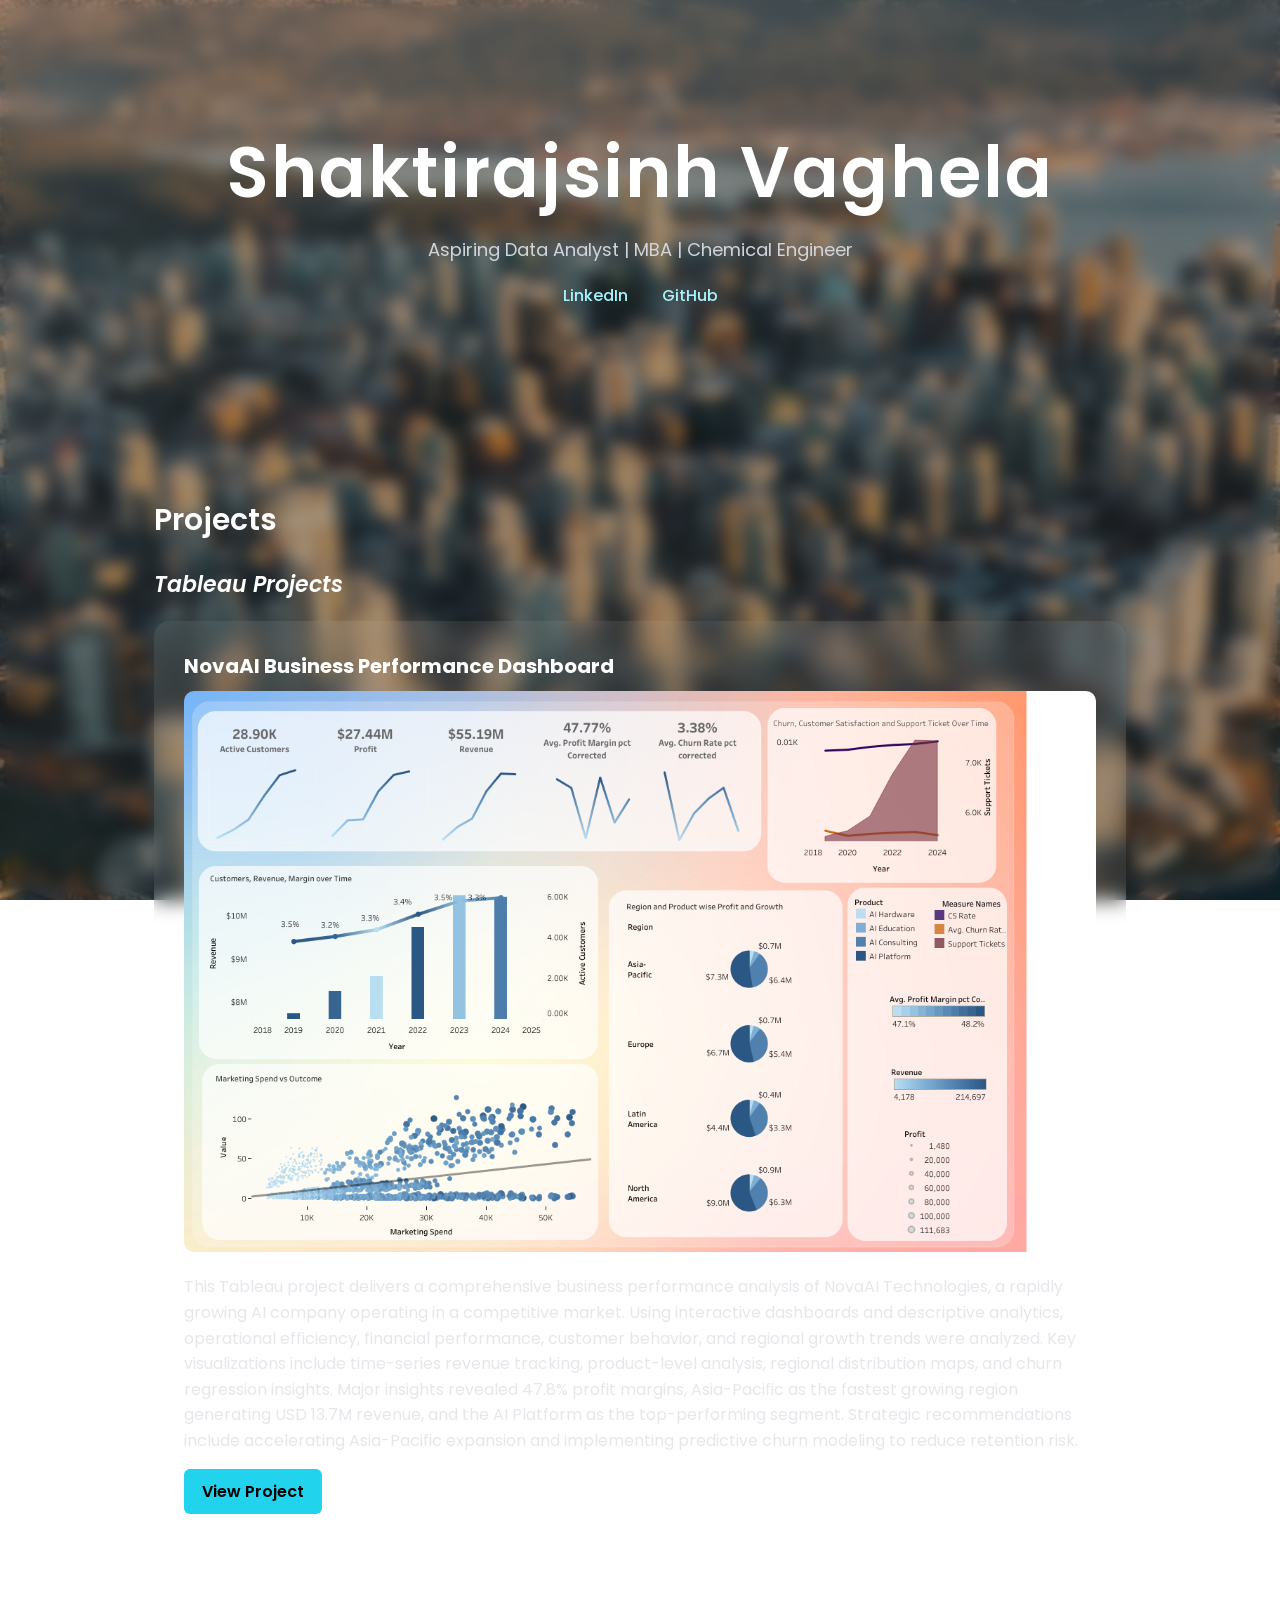
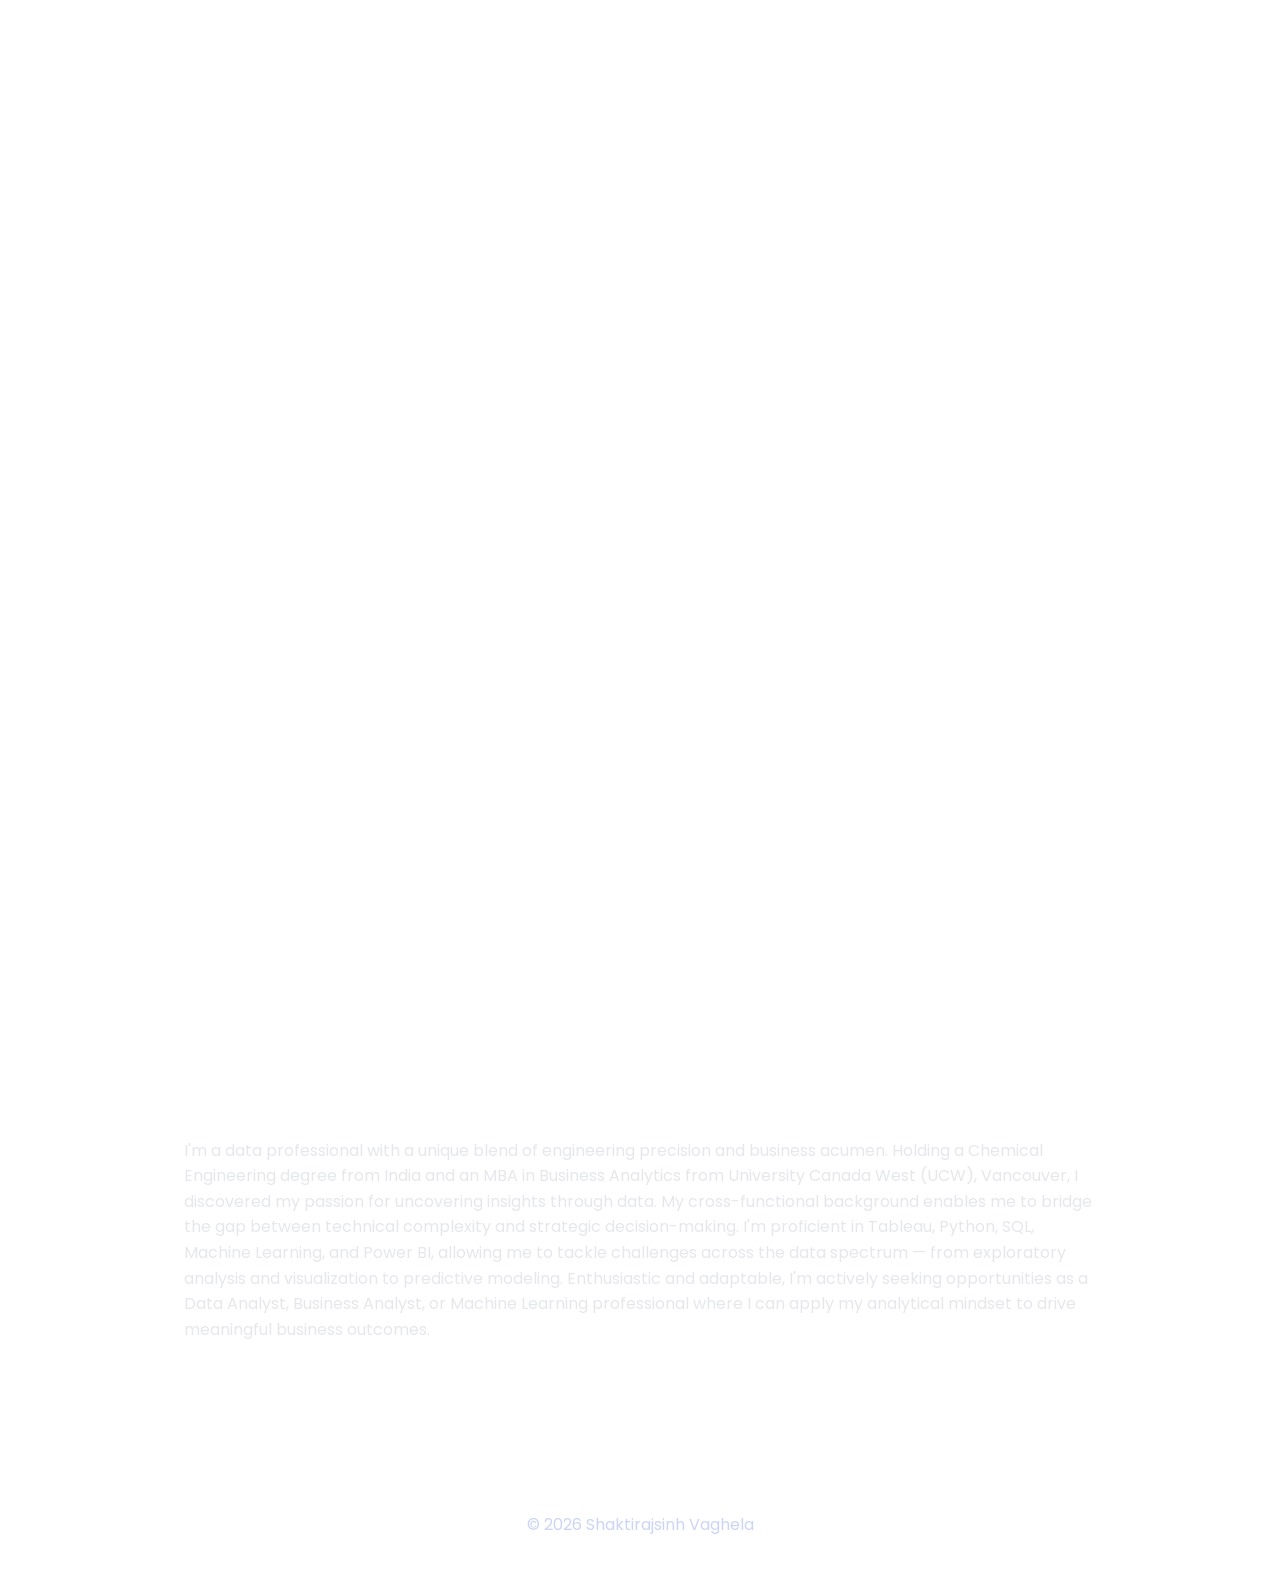
==== commit 90bb9ed5: "Update index.html" ====
--- a/index.html
+++ b/index.html
@@ -35,10 +35,12 @@
         <h2 class="section-title">Projects</h2>
 
         <h3 class="sub-title">Tableau Projects</h3>
-<img src="Dashboard.png" alt="Dashboard">
+
         <div class="project-card">
             <h4>NovaAI Business Performance Dashboard</h4>
-
+            
+            <img src="Dashboard.png" alt="Dashboard" style="width:100%; border-radius:10px; margin-bottom:15px;">
+            
             <p>
                 This Tableau project delivers a comprehensive business performance analysis of NovaAI Technologies, a rapidly growing AI company operating in a competitive market. Using interactive dashboards and descriptive analytics, operational efficiency, financial performance, customer behavior, and regional growth trends were analyzed.
 
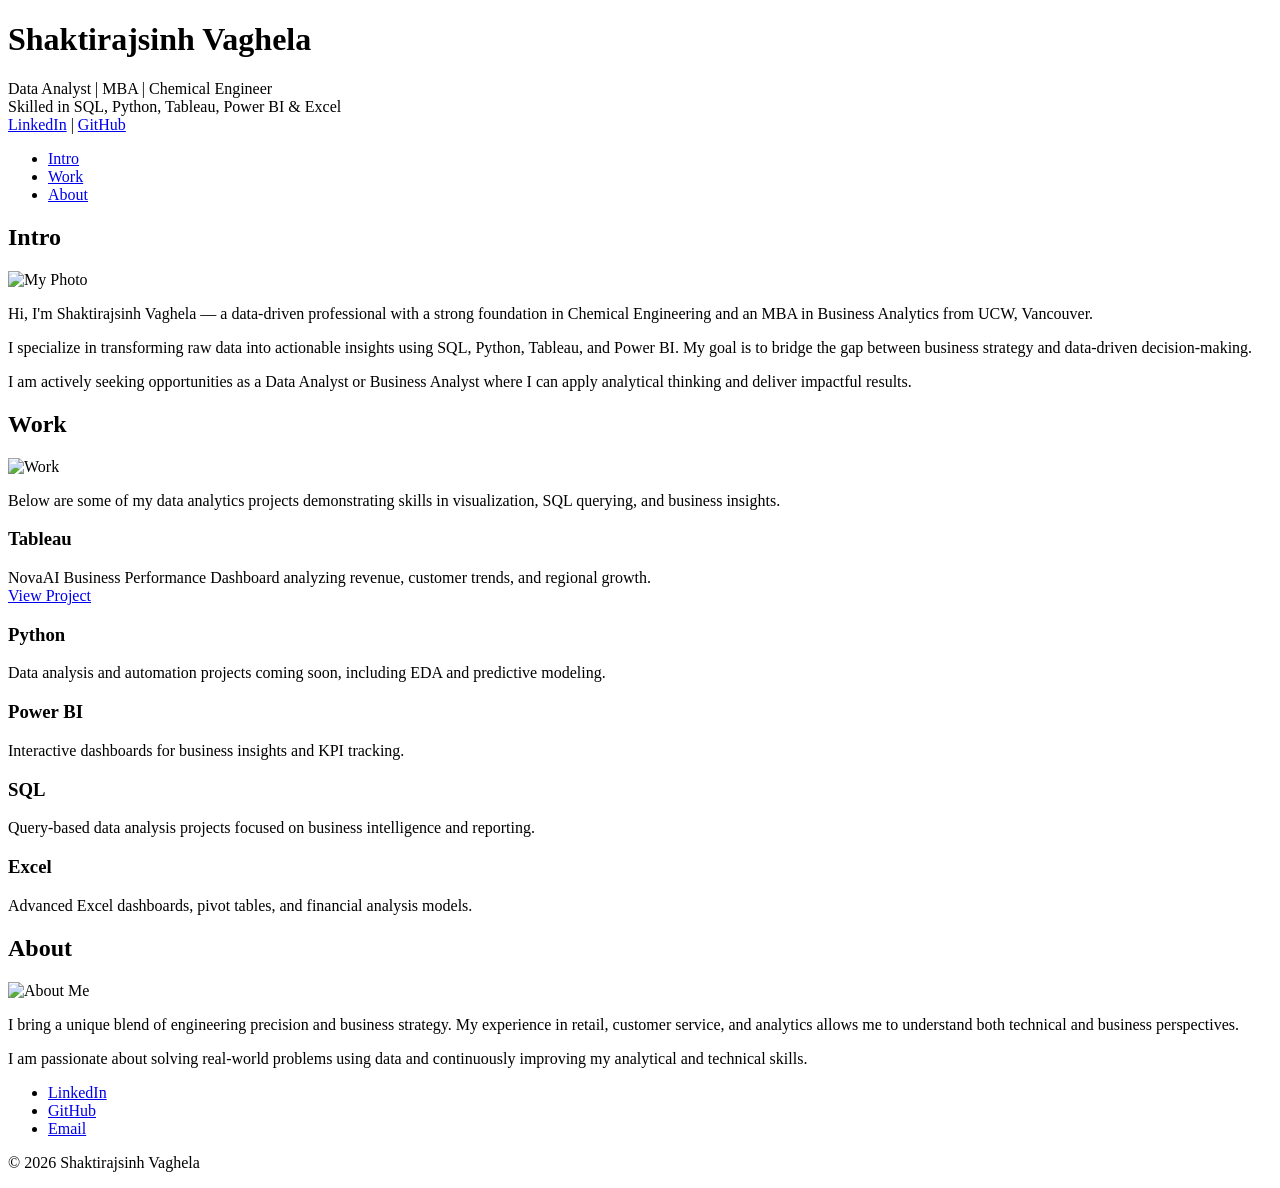
==== commit 073965cd: "Update index.html" ====
--- a/index.html
+++ b/index.html
@@ -1,107 +1,180 @@
-<!DOCTYPE html>
-<html lang="en">
+<!DOCTYPE HTML>
+<html>
 
 <head>
-    <meta charset="UTF-8">
-    <meta name="viewport" content="width=device-width, initial-scale=1.0">
     <title>Shaktirajsinh Vaghela | Data Portfolio</title>
+    <meta charset="utf-8" />
+    <meta name="viewport" content="width=device-width, initial-scale=1, user-scalable=no" />
 
-    <link rel="stylesheet" href="style.css">
+    <!-- Main CSS -->
+    <link rel="stylesheet" href="assets/css/main.css" />
+    <noscript><link rel="stylesheet" href="assets/css/noscript.css" /></noscript>
 
+    <!-- Google Font -->
     <link href="https://fonts.googleapis.com/css2?family=Poppins:wght@300;400;600&display=swap" rel="stylesheet">
 </head>
 
-<body>
+<body class="is-preload">
 
-    <div class="overlay"></div>
+<!-- Wrapper -->
+<div id="wrapper">
 
-    <header class="hero">
-        <h1 class="name">
-            Shaktirajsinh Vaghela
-        </h1>
+<!-- HEADER -->
+<header id="header">
 
-        <p class="subtitle">
-            Aspiring Data Analyst | MBA | Chemical Engineer
-        </p>
+    <div class="logo">
+        <span class="icon fa-database"></span>
+    </div>
 
-        <div class="social">
-            <a href="https://www.linkedin.com/in/shaktirajsinh-vaghela-586763300" target="_blank">LinkedIn</a>
-
-            <a href="https://github.com/shaktirajsinhvaghela80Projets" target="_blank">GitHub</a>
-        </div>
-    </header>
-
-    <section class="section slide">
-        <h2 class="section-title">Projects</h2>
-
-        <h3 class="sub-title">Tableau Projects</h3>
-
-        <div class="project-card">
-            <h4>NovaAI Business Performance Dashboard</h4>
-            
-            <img src="Dashboard.png" alt="Dashboard" style="width:100%; border-radius:10px; margin-bottom:15px;">
-            
+    <div class="content">
+        <div class="inner">
+            <h1>Shaktirajsinh Vaghela</h1>
             <p>
-                This Tableau project delivers a comprehensive business performance analysis of NovaAI Technologies, a rapidly growing AI company operating in a competitive market. Using interactive dashboards and descriptive analytics, operational efficiency, financial performance, customer behavior, and regional growth trends were analyzed.
-
-                Key visualizations include time-series revenue tracking, product-level analysis, regional distribution maps, and churn regression insights.
-
-                Major insights revealed 47.8% profit margins, Asia-Pacific as the fastest growing region generating USD 13.7M revenue, and the AI Platform as the top-performing segment.
-
-                Strategic recommendations include accelerating Asia-Pacific expansion and implementing predictive churn modeling to reduce retention risk.
-            </p>
-
-            <a class="btn" href="https://github.com/shaktirajsinhvaghela80Projets/NovaAI-Data-Analysis-Project" target="_blank">
-                View Project
-            </a>
-        </div>
-    </section>
-
-    <section class="section slide">
-        <h3 class="sub-title">Python</h3>
-
-        <div class="project-card">
-            Future Python data analysis projects will appear here.
-        </div>
-    </section>
-
-    <section class="section slide">
-        <h3 class="sub-title">Power BI</h3>
-
-        <div class="project-card">
-            Future Power BI dashboards will appear here.
-        </div>
-    </section>
-
-    <section class="section slide">
-        <h3 class="sub-title">SQL</h3>
-
-        <div class="project-card">
-            Future SQL projects will appear here.
-        </div>
-    </section>
-
-    <section class="section slide">
-        <h2 class="section-title">About Me</h2>
-
-        <div class="project-card">
-            <p>
-                I'm a data professional with a unique blend of engineering precision and business acumen. Holding a Chemical Engineering degree from India and an MBA in Business Analytics from University Canada West (UCW), Vancouver, I discovered my passion for uncovering insights through data.
-
-                My cross-functional background enables me to bridge the gap between technical complexity and strategic decision-making.
-
-                I'm proficient in Tableau, Python, SQL, Machine Learning, and Power BI, allowing me to tackle challenges across the data spectrum — from exploratory analysis and visualization to predictive modeling.
-
-                Enthusiastic and adaptable, I'm actively seeking opportunities as a Data Analyst, Business Analyst, or Machine Learning professional where I can apply my analytical mindset to drive meaningful business outcomes.
+                Data Analyst | MBA | Chemical Engineer <br />
+                Skilled in SQL, Python, Tableau, Power BI & Excel <br />
+                <a href="https://www.linkedin.com/in/shaktirajsinh-vaghela-586763300" target="_blank">LinkedIn</a> |
+                <a href="https://github.com/shaktirajsinhvaghela80Projets" target="_blank">GitHub</a>
             </p>
         </div>
-    </section>
+    </div>
 
-    <footer>
-        <p>© 2026 Shaktirajsinh Vaghela</p>
-    </footer>
+    <nav>
+        <ul>
+            <li><a href="#intro">Intro</a></li>
+            <li><a href="#work">Work</a></li>
+            <li><a href="#about">About</a></li>
+        </ul>
+    </nav>
 
-    <script src="script.js"></script>
+</header>
+
+<!-- MAIN -->
+<div id="main">
+
+<!-- INTRO -->
+<article id="intro">
+    <h2 class="major">Intro</h2>
+
+    <span class="image main">
+        <img src="images/me.jpg" alt="My Photo" />
+    </span>
+
+    <p>
+        Hi, I'm Shaktirajsinh Vaghela — a data-driven professional with a strong foundation in Chemical Engineering and an MBA in Business Analytics from UCW, Vancouver.
+    </p>
+
+    <p>
+        I specialize in transforming raw data into actionable insights using SQL, Python, Tableau, and Power BI. My goal is to bridge the gap between business strategy and data-driven decision-making.
+    </p>
+
+    <p>
+        I am actively seeking opportunities as a Data Analyst or Business Analyst where I can apply analytical thinking and deliver impactful results.
+    </p>
+</article>
+
+<!-- WORK -->
+<article id="work">
+    <h2 class="major">Work</h2>
+
+    <span class="image main">
+        <img src="images/work.jpg" alt="Work" />
+    </span>
+
+    <p>
+        Below are some of my data analytics projects demonstrating skills in visualization, SQL querying, and business insights.
+    </p>
+
+    <!-- TABLEAU -->
+    <h3>Tableau</h3>
+    <p>
+        NovaAI Business Performance Dashboard analyzing revenue, customer trends, and regional growth.
+        <br />
+        <a href="https://github.com/shaktirajsinhvaghela80Projets/NovaAI-Data-Analysis-Project" target="_blank">View Project</a>
+    </p>
+
+    <!-- PYTHON -->
+    <h3>Python</h3>
+    <p>
+        Data analysis and automation projects coming soon, including EDA and predictive modeling.
+    </p>
+
+    <!-- POWER BI -->
+    <h3>Power BI</h3>
+    <p>
+        Interactive dashboards for business insights and KPI tracking.
+    </p>
+
+    <!-- SQL -->
+    <h3>SQL</h3>
+    <p>
+        Query-based data analysis projects focused on business intelligence and reporting.
+    </p>
+
+    <!-- EXCEL -->
+    <h3>Excel</h3>
+    <p>
+        Advanced Excel dashboards, pivot tables, and financial analysis models.
+    </p>
+
+</article>
+
+<!-- ABOUT -->
+<article id="about">
+    <h2 class="major">About</h2>
+
+    <span class="image main">
+        <img src="images/about.jpg" alt="About Me" />
+    </span>
+
+    <p>
+        I bring a unique blend of engineering precision and business strategy. My experience in retail, customer service, and analytics allows me to understand both technical and business perspectives.
+    </p>
+
+    <p>
+        I am passionate about solving real-world problems using data and continuously improving my analytical and technical skills.
+    </p>
+
+    <ul class="icons">
+        <li>
+            <a href="https://www.linkedin.com/in/shaktirajsinh-vaghela-586763300" class="icon brands fa-linkedin">
+                <span class="label">LinkedIn</span>
+            </a>
+        </li>
+
+        <li>
+            <a href="https://github.com/shaktirajsinhvaghela80Projets" class="icon brands fa-github">
+                <span class="label">GitHub</span>
+            </a>
+        </li>
+
+        <li>
+            <a href="mailto:yourmail@gmail.com" class="icon solid fa-envelope">
+                <span class="label">Email</span>
+            </a>
+        </li>
+    </ul>
+</article>
+
+</div>
+
+<!-- FOOTER -->
+<footer id="footer">
+    <p class="copyright">
+        © 2026 Shaktirajsinh Vaghela
+    </p>
+</footer>
+
+</div>
+
+<!-- BACKGROUND -->
+<div id="bg"></div>
+
+<!-- SCRIPTS -->
+<script src="assets/js/jquery.min.js"></script>
+<script src="assets/js/browser.min.js"></script>
+<script src="assets/js/breakpoints.min.js"></script>
+<script src="assets/js/util.js"></script>
+<script src="assets/js/main.js"></script>
 
 </body>
 </html>
